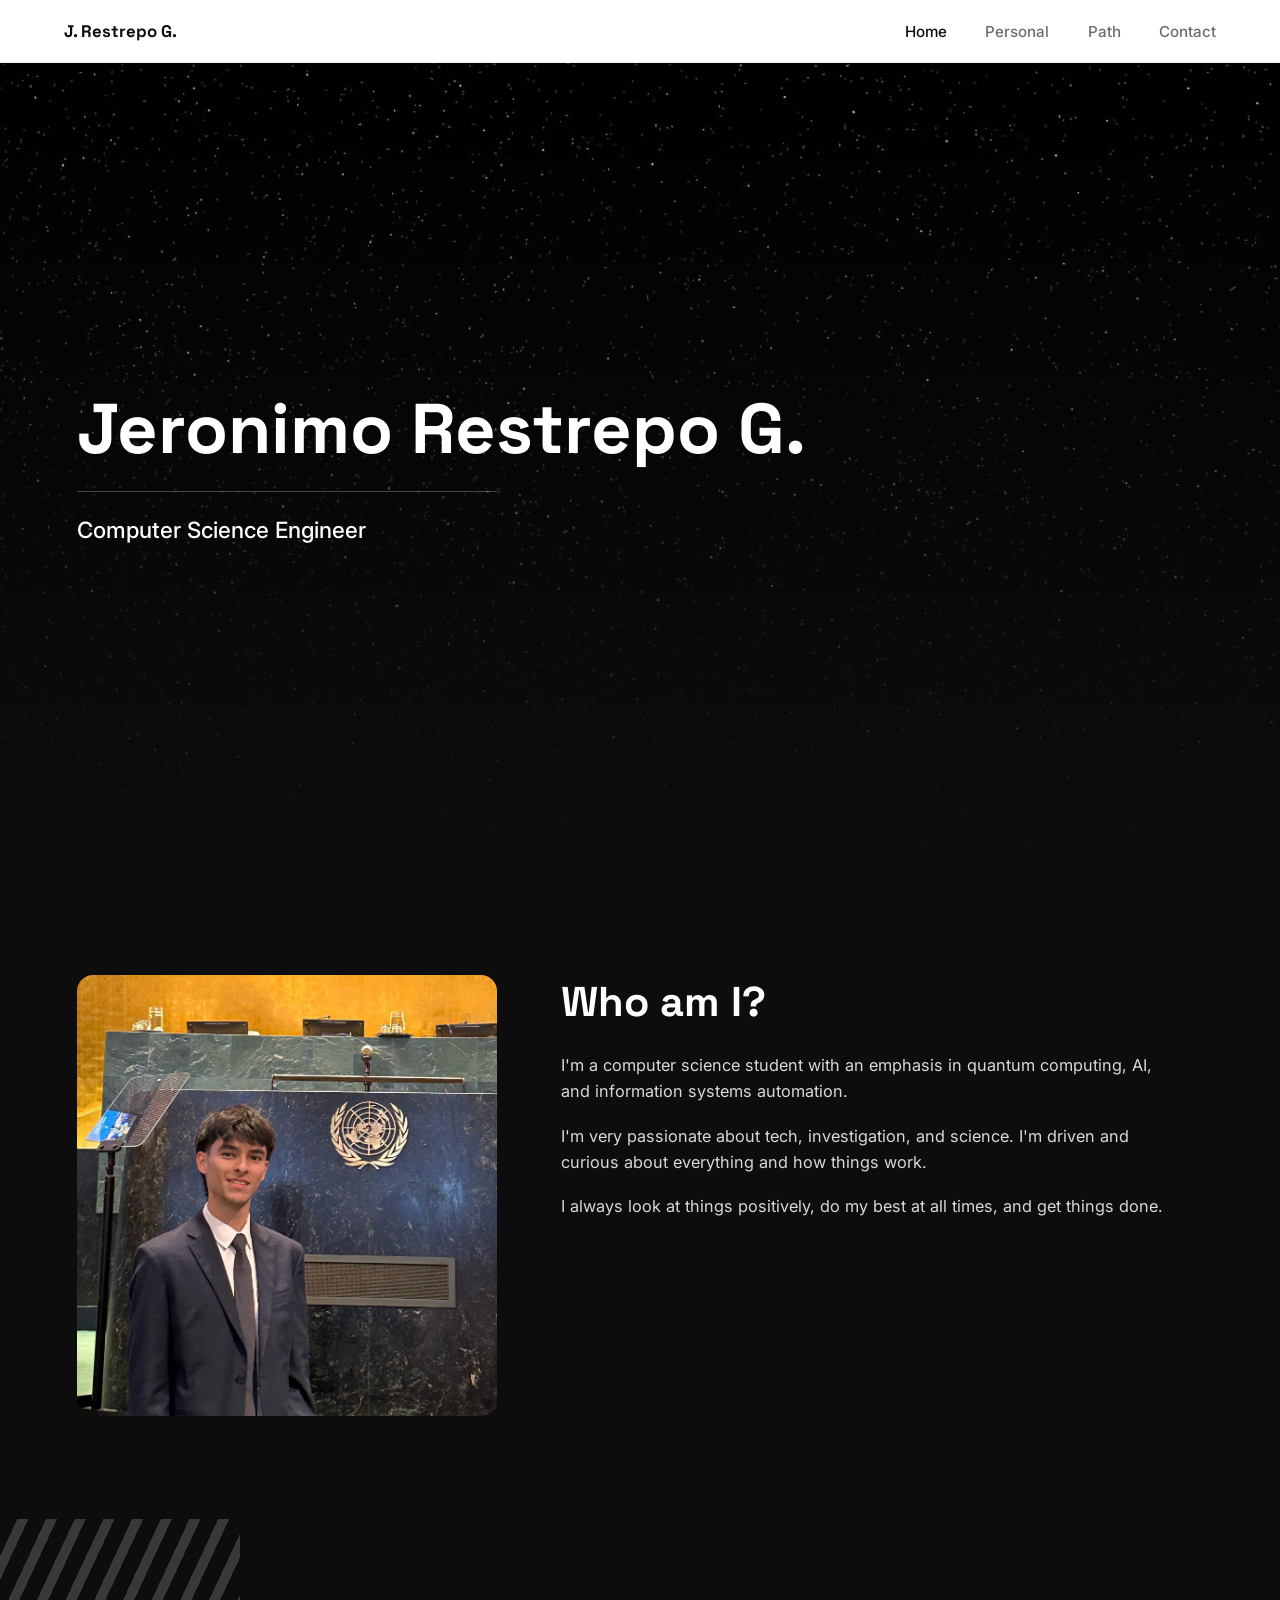
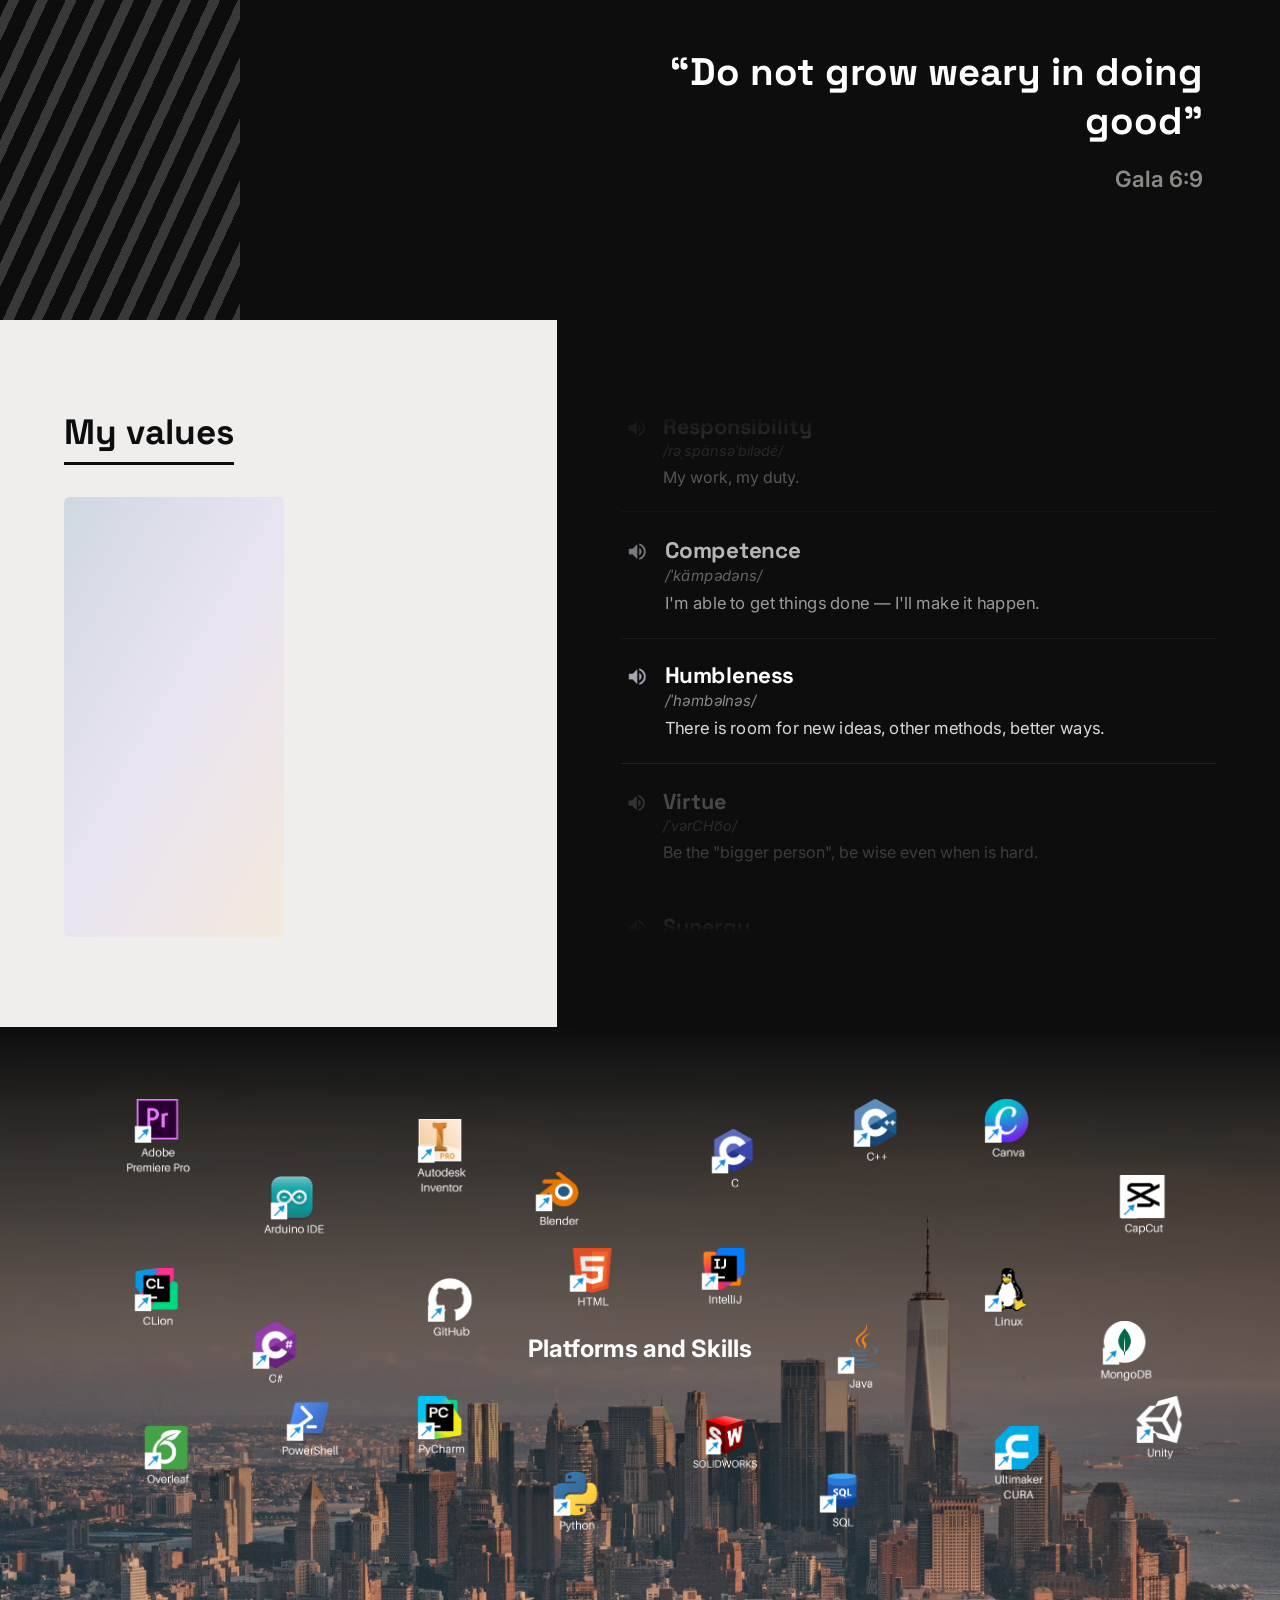
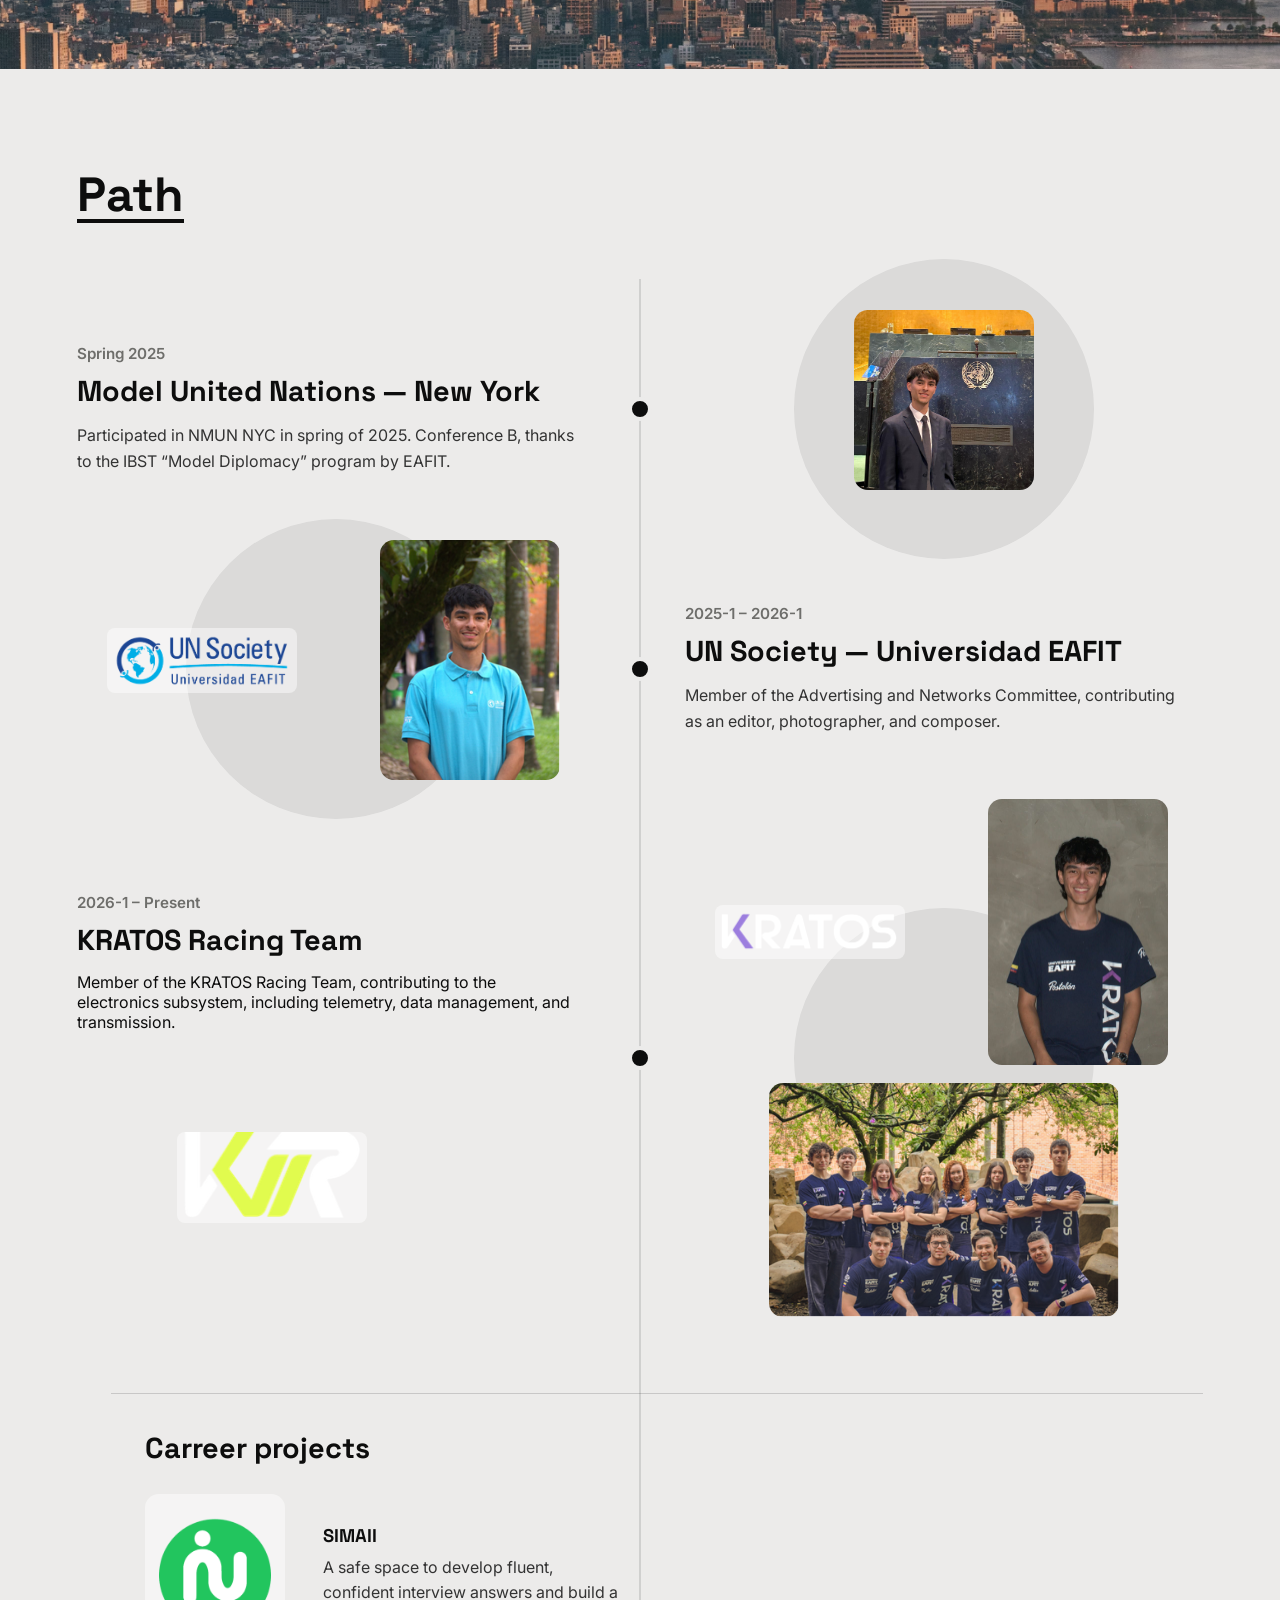
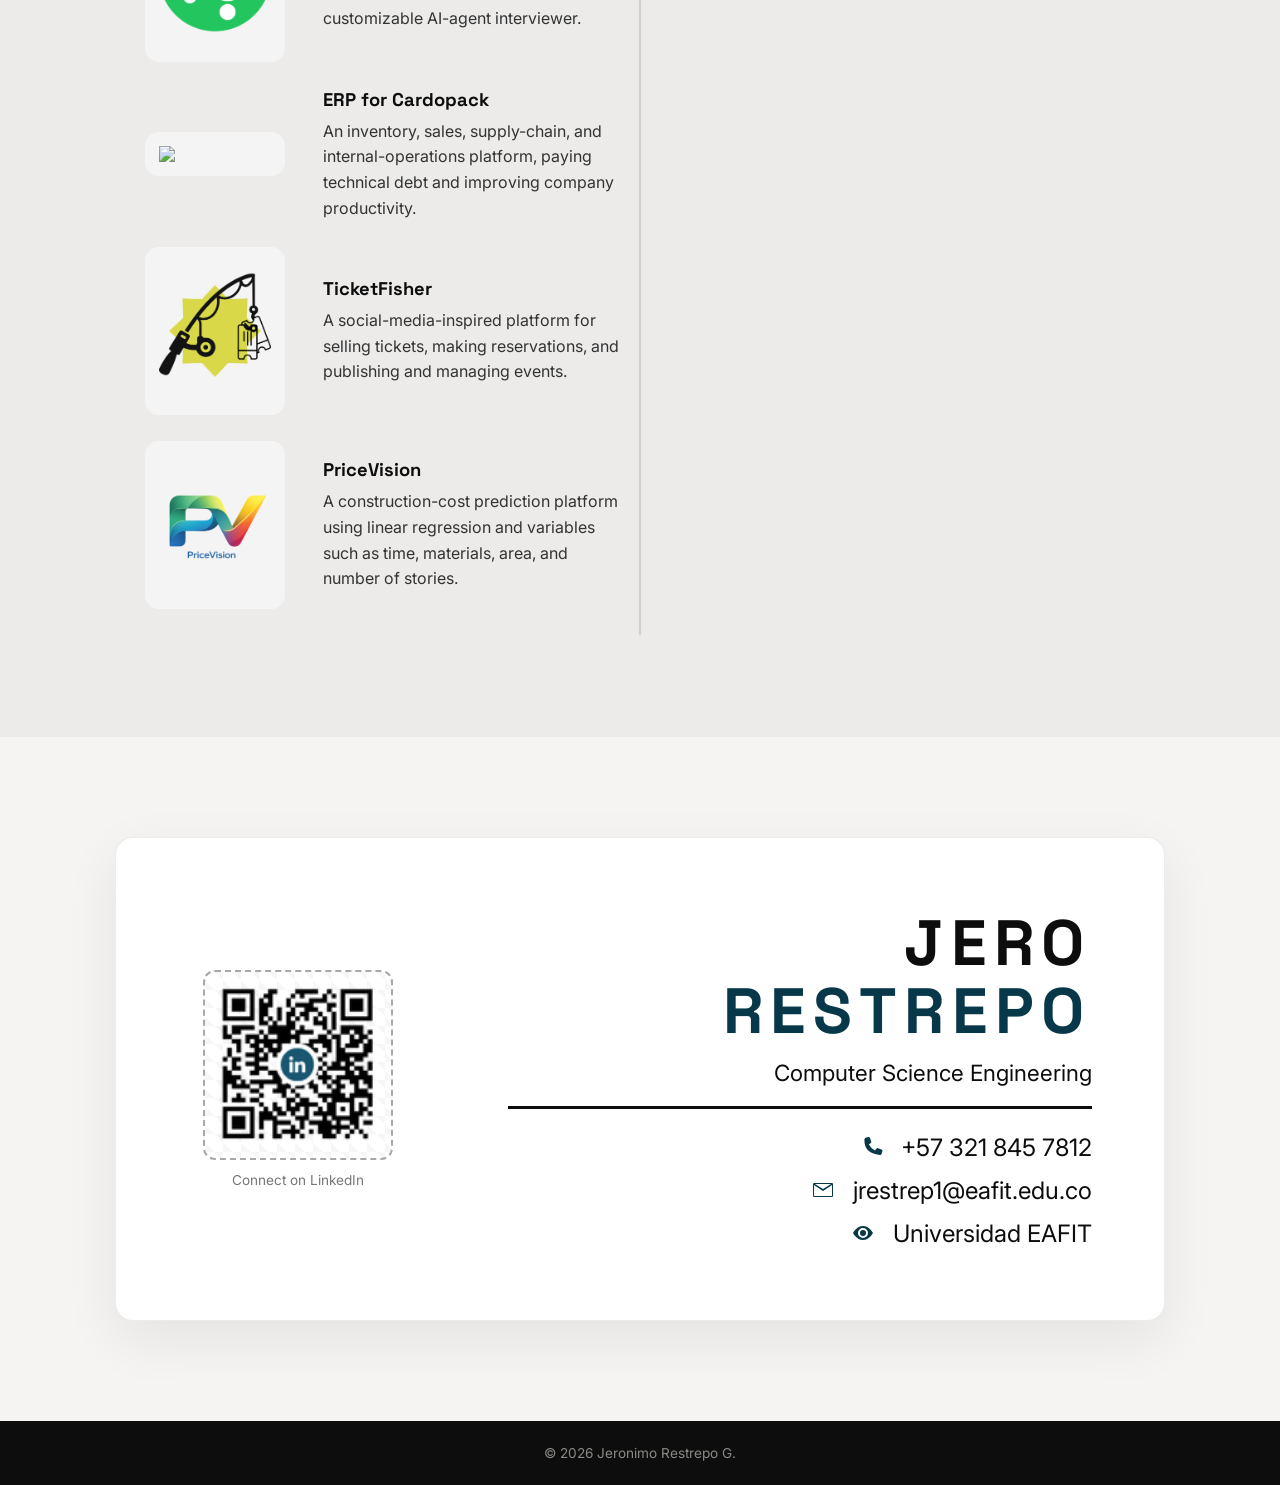
==== index.html @ 4183b981 "Update logo image source to correct filename" ====
<!DOCTYPE html>
<html lang="es">
<head>
<meta charset="UTF-8">
<meta name="viewport" content="width=device-width, initial-scale=1, viewport-fit=cover">
<title>Jeronimo Restrepo G. — Computer Science Engineer</title>
<link rel="preconnect" href="https://fonts.googleapis.com">
<link rel="preconnect" href="https://fonts.gstatic.com" crossorigin>
<link href="https://fonts.googleapis.com/css2?family=Space+Grotesk:wght@500;700&family=Inter:wght@400;500;600&display=swap" rel="stylesheet">
<link rel="stylesheet" href="style.css">
</head>


<body>

<header class="site-nav">
  <div class="brand">J. Restrepo G.</div>
  <nav class="links">
    <a href="#home" class="current">Home</a>
    <a href="#personal">Personal</a>
    <a href="#path">Path</a>
    <a href="#contact">Contact</a>
  </nav>
</header>

<!-- HOME -->
<section id="home" class="hero">
  <div class="hero-inner">
    <h1>Jeronimo Restrepo G.</h1>
    <div class="hero-rule"></div>
    <p>Computer Science Engineer</p>
  </div>
</section>

<!-- /////////////////////////////// -->
<!-- PERSONAL -->
<section id="personal" class="who">
  <div class="who-photo" role="img" aria-label="Foto de perfil Jeronimo Restrepo"></div>
  <div class="who-text">
    <h2>Who am I?</h2>
    <p>I'm a computer science student with an emphasis in quantum computing, AI, and information systems automation.</p>
    <p>I'm very passionate about tech, investigation, and science. I'm driven and curious about everything and how things work.</p>
    <p>I always look at things positively, do my best at all times, and get things done.</p>
  </div>
</section>

<section class="quote">
  <div class="quote-stripes"></div>
  <h3>&ldquo;Do not grow weary in doing good&rdquo;</h3>
  <p>Gala 6:9</p>
</section>


<section class="values">
  <div class="values-left">
    <h2>My values</h2>
    <div class="values-swatch"></div>
  </div>
  <div class="values-right">
  <div class="values-wheel">
  <div class="values-track">

    <div class="value-item">
      <div class="sound_logo"></div>
      <div class="value-copy">
        <div class="value-term">Excellence</div>
        <div class="value-phon">/ˈeksələns/</div>
        <div class="value-def">Everything made must be made the best it can be, and as good as needed.</div>
      </div>
    </div>

    <div class="value-item">
      <div class="sound_logo"></div>
      <div class="value-copy">
        <div class="value-term">Responsibility</div>
        <div class="value-phon">/rəˌspänsəˈbilədē/</div>
        <div class="value-def">My work, my duty.</div>
      </div>
    </div>

    <div class="value-item">
      <div class="sound_logo"></div>
      <div class="value-copy">
        <div class="value-term">Competence</div>
        <div class="value-phon">/ˈkämpədəns/</div>
        <div class="value-def">I'm able to get things done — I'll make it happen.</div>
      </div>
    </div>

    <div class="value-item">
      <div class="sound_logo"></div>
      <div class="value-copy">
        <div class="value-term">Humbleness</div>
        <div class="value-phon">/ˈhəmbəlnəs/</div>
        <div class="value-def">There is room for new ideas, other methods, better ways.</div>
      </div>
    </div>

    <div class="value-item">
      <div class="sound_logo"></div>
      <div class="value-copy">
        <div class="value-term">Virtue</div>
        <div class="value-phon">/ˈvərCHo͞o/</div>
        <div class="value-def">Be the "bigger person", be wise even when is hard.</div>
      </div>
    </div>

    <div class="value-item">
      <div class="sound_logo"></div>
      <div class="value-copy">
        <div class="value-term">Synergy</div>
        <div class="value-phon">/ˈsinərjē/</div>
        <div class="value-def">Do better with the same, then do more with less.</div>
      </div>
    </div>

    <div class="value-item">
      <div class="sound_logo"></div>
      <div class="value-copy">
        <div class="value-term">Respect</div>
        <div class="value-phon">rəˈspek(t)</div>
        <div class="value-def">I’m above none, I’m below none.</div>
      </div>
    </div>

    <div class="value-item">
      <div class="sound_logo"></div>
      <div class="value-copy">
        <div class="value-term">Integrity</div>
        <div class="value-phon">inˈteɡrədē</div>
        <div class="value-def">Heart at peace, mind at rest.</div>
      </div>
    </div>

  </div>
  </div>
  </div>
</section>

<!-- /////////////////////////////// -->
<!-- PLATFORMS AND SKILLS -->
<section class="platforms">
  
  <div class="skill-Overlay"><h2>Platforms and Skills</h2></div>
  <div class="skills-grid">
    <div class="skill-tile"><div class="skill-icon"><img src="items/AdobePremierePro.png" alt="Adobe Premiere Pro logo"></div></div>
    <div class="skill-tile"><div class="skill-icon"><img src="items/ArduinoIDE.png" alt="Arduino IDE logo"></div></div>
    <div class="skill-tile"><div class="skill-icon"><img src="items/AutodeskInventor.png" alt="Autodesk Inventor logo"></div></div>

    <div class="skill-tile"><div class="skill-icon"><img src="items/Blender.png" alt="Blender logo"></div></div>
    <div class="skill-tile"><div class="skill-icon"><img src="items/C.png" alt="C logo"></div></div>
    <div class="skill-tile"><div class="skill-icon"><img src="items/C++.png" alt="C++ logo"></div></div>
    
    <div class="skill-tile"><div class="skill-icon"><img src="items/Canva.png" alt="Canva logo"></div></div>
    <div class="skill-tile"><div class="skill-icon"><img src="items/CapCut.png" alt="CapCut logo"></div></div>
    <div class="skill-tile"><div class="skill-icon"><img src="items/CLion.png" alt="CLion logo"></div></div>
    
    <div class="skill-tile"><div class="skill-icon"><img src="items/CSharp.png" alt="C# logo"></div></div>
    <div class="skill-tile"><div class="skill-icon"><img src="items/GitHub.png" alt="GitHub logo"></div></div>
    
    <div class="skill-tile"><div class="skill-icon"><img src="items/HTML.png" alt="HTML logo"></div></div>
    <div class="skill-tile"><div class="skill-icon"><img src="items/IntelliJ.png" alt="IntelliJ.js logo"></div></div>
    <div class="skill-tile"><div class="skill-icon"><img src="items/Java.png" alt="Java logo"></div></div>
    
    <div class="skill-tile"><div class="skill-icon"><img src="items/Linux.png" alt="Linux logo"></div></div>
    <div class="skill-tile"><div class="skill-icon"><img src="items/MongoDB.png" alt="MongoDB logo"></div></div>
    <div class="skill-tile"><div class="skill-icon"><img src="items/Overleaf.png" alt="Overleaf logo"></div></div>

    <div class="skill-tile"><div class="skill-icon"><img src="items/PowerShell.png" alt="PowerShell logo"></div></div>
    <div class="skill-tile"><div class="skill-icon"><img src="items/PyCharm.png" alt="PyCharm logo"></div></div>
    <div class="skill-tile"><div class="skill-icon"><img src="items/Python.png" alt="Python logo"></div></div>
    
    <div class="skill-tile"><div class="skill-icon"><img src="items/SOLIDWORKS.png" alt="SOLIDWORKS logo"></div></div>
    <div class="skill-tile"><div class="skill-icon"><img src="items/SQL.png" alt="SQL logo"></div></div>
    <div class="skill-tile"><div class="skill-icon"><img src="items/UltimakerCURA.png" alt="Ultimaker Cura logo"></div></div>

    <div class="skill-tile"><div class="skill-icon"><img src="items/Unity.png" alt="Unity logo"></div></div>

  </div>
</section>


<!-- PATH -->
<section id="path" class="path-section">
  <div class="path-inner">
    <h2>Path</h2>
    <div class="path-timeline">
      <div class="path-events">
      <article class="path-entry">
        <div class="path-copy">
          <p class="path-date">Spring 2025</p>
          <h3>Model United Nations — New York</h3>
          <p>Participated in NMUN NYC in spring of 2025. Conference B, thanks to the IBST “Model Diplomacy” program by EAFIT.</p>
        </div>
        <div class="path-media path-media--single">
          <img class="path-image-placeholder path-image-placeholder--portrait" src="items/me_UN.jpg">
        </div>
      </article>

      <article class="path-entry path-entry--reverse">
        <div class="path-copy">
          <p class="path-date">2025-1 – 2026-1</p>
          <h3>UN Society — Universidad EAFIT</h3>
          <p>Member of the Advertising and Networks Committee, contributing as an editor, photographer, and composer.</p>
        </div>
        <div class="path-media">
          <!-- Replace these placeholders with the UN Society logo and your photo. -->
          <img class="path-image-placeholder path-image-placeholder--logo"  src="items/UNSOCIETY_Logo.png">
          <img class="path-image-placeholder path-image-placeholder--portrait"src="items/me_UNSOCIETY.png">
        </div>
      </article>

      <article class="path-entry">
        <div class="path-copy">
          <p class="path-date">2026-1 – Present</p>
          <h3>KRATOS Racing Team</h3>
          <p>Member of the KRATOS Racing Team, contributing to the electronics subsystem, including telemetry, data management, and transmission.</p>
          <div style="margin-top: 20%; margin-left:20%;">
            <img class="path-image-placeholder path-image-placeholder--logo" src="items/KRATOSRACINGTEAM_Logo.png">
          </div>
        </div>

        <div class="path-media">
          <!-- Replace these placeholders with KRATOS branding and team photos. -->
          <img class="path-image-placeholder path-image-placeholder--logo" src="items/Kratos_Logo.png">
          <img class="path-image-placeholder path-image-placeholder--portrait" src="items/me_Kratos.png">
          <img class="path-image-placeholder path-image-placeholder--landscape" src="items/KratosTeam.png">
        </div>
      </article>
      </div>

      <div class="path-projects">
        <h3>Carreer projects</h3>
        <article class="path-project">
          <img class="path-image-placeholder path-image-placeholder--project" src="items/SIMAII_Logo.png">
          <div>
            <h4>SIMAII</h4>
            <p>A safe space to develop fluent, confident interview answers and build a customizable AI-agent interviewer.</p>
          </div>
        </article>
        <article class="path-project">
          <img class="path-image-placeholder path-image-placeholder--project" src="items/Cardopack_Logo.png">
          <div>
            <h4>ERP for Cardopack</h4>
            <p>An inventory, sales, supply-chain, and internal-operations platform, paying technical debt and improving company productivity.</p>
          </div>
        </article>
        <article class="path-project">
          <img class="path-image-placeholder path-image-placeholder--project" src="items/TicketFisher_Logo.png">
          <div>
            <h4>TicketFisher</h4>
            <p>A social-media-inspired platform for selling tickets, making reservations, and publishing and managing events.</p>
          </div>
        </article>
        <article class="path-project">
          <img class="path-image-placeholder path-image-placeholder--project" src="items/PriceVision_Logo.png">
          <div>
            <h4>PriceVision</h4>
            <p>A construction-cost prediction platform using linear regression and variables such as time, materials, area, and number of stories.</p>
          </div>
        </article>
      </div>
    </div>
  </div>
</section>

<!-- CONTACT -->
<section id="contact" class="contact-section">
  <div class="contact-card">
    <div class="contact-qr">
      <!-- Replace this placeholder with your LinkedIn QR-code image. -->
      <img class="contact-qr-placeholder" role="img" aria-label="LinkedIn QR code placeholder" src="items/LinkedinQR.png">
      <p>Connect on LinkedIn</p>
    </div>
    <div class="contact-details">
      <p class="contact-name">Jero<br><span>Restrepo</span></p>
      <p class="contact-role">Computer Science Engineering</p>
      <div class="contact-rule"></div>
      <a href="tel:+573218457812" class="contact-line">
        <svg viewBox="0 0 24 24" aria-hidden="true"><path d="M6.6 2.8 9.4 2c.7-.2 1.4.2 1.6.9l1.2 3.5c.2.6 0 1.2-.5 1.6l-1.8 1.4a14.7 14.7 0 0 0 6.1 6.1l1.4-1.8c.4-.5 1-.7 1.6-.5l3.5 1.2c.7.2 1.1.9.9 1.6l-.8 2.8c-.2.8-1 1.3-1.8 1.2C10.1 18.8 5.2 13.9 5.4 4.6c.1-.8.5-1.6 1.2-1.8Z"/></svg>
        <span>+57 321 845 7812</span>
      </a>
      <a href="mailto:jrestrep1@eafit.edu.co" class="contact-line">
        <svg viewBox="0 0 24 24" aria-hidden="true"><path d="M3 5h18a1 1 0 0 1 1 1v12a1 1 0 0 1-1 1H3a1 1 0 0 1-1-1V6a1 1 0 0 1 1-1Zm9 8L3 7v11h18V7l-9 6Zm0-2 8-5H4l8 5Z"/></svg>
        <span>jrestrep1@eafit.edu.co</span>
      </a>
      <a href="https://www.eafit.edu.co/" class="contact-line" target="_blank" rel="noopener noreferrer">
        <svg viewBox="0 0 24 24" aria-hidden="true"><path d="M2 12s3.6-7 10-7 10 7 10 7-3.6 7-10 7S2 12 2 12Zm10 5a5 5 0 1 0 0-10 5 5 0 0 0 0 10Zm0-2a3 3 0 1 1 0-6 3 3 0 0 1 0 6Z"/></svg>
        <span>Universidad EAFIT</span>
      </a>
    </div>
  </div>
</section>

<footer class="site-footer">© 2026 Jeronimo Restrepo G.</footer>


<!-- /////////////////////////////// -->
<!-- script -->
<script>
/* Values wheel: lee los .value-item del HTML y los rota hacia arriba en bucle.
   Para agregar/quitar valores solo edita los .value-item dentro de .values-track. */
(function(){
  const track=document.querySelector('.values-track');
  if(!track) return;
  const wheel=track.parentElement;
  const INTERVAL=2800, MOVE=700;
  function setPos(shift){[...track.children].forEach((el,i)=>{el.dataset.pos=i-shift;});}
  setPos(0);
  if(window.matchMedia('(prefers-reduced-motion: reduce)').matches){wheel.classList.add('is-static');return;}
  let paused=false;
  wheel.addEventListener('mouseenter',()=>{paused=true;});
  wheel.addEventListener('mouseleave',()=>{paused=false;});
  function schedule(){setTimeout(step,INTERVAL);}
  function step(){
    if(paused||document.hidden){schedule();return;}
    const first=track.firstElementChild;
    const gap=parseFloat(getComputedStyle(track).rowGap)||0;
    setPos(1);
    track.classList.add('is-moving');
    track.style.transform='translateY('+(-(first.offsetHeight+gap))+'px)';
    setTimeout(function(){
      track.classList.remove('is-moving');
      track.style.transform='';
      track.appendChild(first);
      setPos(0);
      schedule();
    },MOVE+30);
  }
  schedule();
})();
</script>


</body>
</html>
---- style.css ----
:root{
    --ink:#0d0d0d;
    --paper:#efeeec;
    --white:#ffffff;
    --grey:#8a8a86;
    --line:rgba(255,255,255,.25);
    --font-display:'Space Grotesk', 'Inter', sans-serif;
    --font-body:'Inter', sans-serif;
  }
  *{box-sizing:border-box; margin:0; padding:0;}
  html{scroll-behavior:smooth; scroll-padding-top:80px;}
  body{
    font-family:var(--font-body);
    background:var(--paper);
    color:var(--ink);
    padding-top:env(safe-area-inset-top,0px);
    padding-bottom:env(safe-area-inset-bottom,0px);
  }
  img{max-width:100%; display:block;}

  /*/////////////////////////////////////////////
  /* ---------- NAV ---------- */
  header.site-nav{
    position:sticky; top:0; z-index:50;
    top:env(safe-area-inset-top,0px);
    background:var(--white);
    display:flex; align-items:center; justify-content:space-between;
    padding:20px clamp(20px,5vw,64px);
    border-bottom:1px solid rgba(0,0,0,.06);
  }
  .brand{font-family:var(--font-display); font-weight:700; font-size:1.05rem;}
  nav.links{display:flex; gap:clamp(16px,3vw,40px);}
  nav.links a{
    text-decoration:none; color:var(--ink); font-weight:500; font-size:.95rem;
    opacity:.6; transition:opacity .2s ease;
  }
  nav.links a:hover, nav.links a:focus-visible{opacity:1;}
  nav.links a.current{opacity:1;}
  .nav-toggle{display:none;}

  /*/////////////////////////////////////////////
  /* ---------- HOME / HERO ---------- */
  section.hero{
    min-height:min(90vh,900px);
    background-color:var(--ink);
    /* Reemplaza esta imagen de fondo por la tuya (escritorio con laptop/celular/lapicero) */
    background-image:
      linear-gradient(to bottom,
        rgba(13,13,13,0) 0%,
        rgba(13,13,13,.1) 10%,
        rgba(13,13,13,.3) 30%,
        rgba(13,13,13,.5) 50%,
        rgba(13,13,13,.8) 80%,
        var(--ink) 100%),
      url('items\\starBG.png');
    background-size:cover;
    background-position:center;
    display:flex; align-items:center;
    padding:0 clamp(20px,6vw,90px);
  }
  .hero-inner{max-width:820px; padding:60px 0;}
  .hero-inner h1{
    font-family:var(--font-display);
    color:var(--white);
    font-weight:700;
    font-size:clamp(2.4rem, 6vw, 4.4rem);
    line-height:1.05;
  }
  .hero-rule{width:min(420px,60%); height:1px; background:var(--line); margin:24px 0;}
  .hero-inner p{color:var(--white); font-size:clamp(1.1rem,2.2vw,1.4rem); font-weight:500;}


  /*/////////////////////////////////////////////
  /* ---------- PERSONAL: who am I ---------- */
  section.who{
    background:var(--ink); color:var(--white);
    padding:clamp(60px,8vw,110px) clamp(20px,6vw,90px);
    display:grid; grid-template-columns:420px 1fr; gap:clamp(30px,5vw,70px);
    align-items:start;
  }
  .who-photo{
    width:420px; aspect-ratio:1/1.05; border-radius:16px; overflow:hidden;
    background:#3a3a38;
    /* Reemplaza esta imagen por tu foto de perfil */
    background-image:url('items\\me_UN.jpg');
    background-size:cover; background-position:center;
  }
  .who-text h2{font-family:var(--font-display); font-size:clamp(1.8rem,3.5vw,2.6rem); margin-bottom:24px;}
  .who-text p{max-width:620px; line-height:1.6; color:#d8d8d5; margin-bottom:18px; font-size:1.02rem;}


  /*/////////////////////////////////////////////
  /* ---------- QUOTE ---------- */
  section.quote{
    position:relative; overflow:hidden;
    background:var(--ink); color:var(--white);
    padding:clamp(80px,10vw,140px) clamp(20px,6vw,90px);
    display:flex; flex-direction:column; align-items:flex-end; gap:20px; text-align:right;
  }
  .quote-stripes{
    position:absolute; left:-40px; top:0; bottom:0; width:280px;
    background:repeating-linear-gradient(115deg,
      rgba(255,255,255,.18) 0px, rgba(255,255,255,.18) 10px,
      transparent 10px, transparent 26px);
    pointer-events:none;
  }
  .quote h3{font-family:var(--font-display); font-weight:700; font-size:clamp(1.6rem,3.5vw,2.4rem); max-width:640px;}
  .quote p{color:var(--grey); font-weight:600; font-size:clamp(1.1rem,2.2vw,1.4rem);}


  /*/////////////////////////////////////////////
  /* ---------- VALUES ---------- */
  
    section.values{
    display:grid; grid-template-columns:1fr 1.3fr;
  }
  .values-left{
    background:var(--paper); padding:clamp(50px,7vw,90px) clamp(24px,5vw,64px);
  }
  .values-left h2{
    font-family:var(--font-display); font-size:clamp(1.6rem,3vw,2.2rem);
    display:inline-block; border-bottom:3px solid var(--ink); padding-bottom:8px; margin-bottom:32px;
  }
  .values-swatch{
    width:100%; max-width:220px; aspect-ratio:2.5/5; border-radius:6px;
    background:linear-gradient(120deg,#cfd8e0,#e9e4f2,#f4e9dc);
    /* Espacio opcional para una textura/imagen decorativa */
  }
  .values-right{
    background:var(--ink); color:var(--white);
    padding:clamp(50px,7vw,90px) clamp(24px,5vw,64px);
    display:flex; align-items:center;
  }
  .values-wheel{
    width:100%; height:clamp(380px,62vh,520px); overflow:hidden;
    -webkit-mask-image:linear-gradient(to bottom, transparent 0, #000 16%, #000 84%, transparent 100%);
            mask-image:linear-gradient(to bottom, transparent 0, #000 16%, #000 84%, transparent 100%);
  }
  .values-track{display:flex; flex-direction:column; gap:26px; will-change:transform;}
  .values-track.is-moving{transition:transform .7s cubic-bezier(.65,0,.35,1);}
  /*.value-item{}*/
  .value-item{
    display:flex; align-items:flex-start; gap:12px;
    border-bottom:1px solid rgba(255,255,255,.08); padding-bottom:22px;
    opacity:.25; transform-origin:left center;
    transition:opacity .7s ease, transform .7s ease;
  }
  .sound_logo{
    flex:0 0 30px; width:30px; height:30px;
    background-image:url('items\\sound_logo.png');
    background-size:contain; background-repeat:no-repeat; background-position:center;
  }
  .value-copy{min-width:0; flex:1;}
  .value-item[data-pos="0"]{opacity:.45;}
  .value-item[data-pos="1"]{opacity:.7; transform:scale(1.04);}
  .value-item[data-pos="2"]{opacity:1; transform:scale(1.04);}
  .value-item[data-pos="4"]{opacity:.7;}
  .value-item[data-pos="5"]{opacity:.45;}
  .values-wheel.is-static{height:auto; -webkit-mask-image:none; mask-image:none;}
  .values-wheel.is-static .value-item{opacity:1; transform:none;}
  .value-term{font-family:var(--font-display); font-weight:700; font-size:1.35rem; margin-bottom:2px;}
  .value-phon{color:var(--grey); font-size:.9rem; margin-bottom:6px; font-style:italic;}
  .value-def{color:#d8d8d5; line-height:1.5;}


  /*/////////////////////////////////////////////
  /* ---------- PLATFORMS & SKILLS ---------- */
  section.platforms{
    position:relative; background:var(--ink); color:var(--white);
    padding:clamp(70px,9vw,120px) clamp(20px,6vw,90px);
    /* Reemplaza esta imagen por un fondo de tu elección (p.ej. skyline) */
    background-image: Linear-gradient(to bottom, rgba(13,13,13,1) 0%, rgba(13,13,13,0.5) 50%, rgba(13,13,13,0) 100%), url('items\\NYSilohuette.png');
    background-size:cover; background-position:center;
  }
  .platforms h2{
    position: absolute;
    top: 50%;
    left: 50%;
    transform: translate(-50%, -50%);
    margin: 0;
    z-index: 1;
  }
  .skills-grid{
    display:grid; grid-template-columns:repeat(auto-fill,minmax(96px,1fr)); gap:clamp(18px,3vw,34px);
    max-width:1100px; margin:0 auto;
  }
  
  .skill-tile{display:flex; flex-direction:column; align-items:center; gap:10px; text-align:center;}

  .skill-tile:nth-child(6n + 1) { transform: translate(20px, -50px); }
  .skill-tile:nth-child(6n + 2) { transform: translate(14px, 26px); }
  .skill-tile:nth-child(6n + 3) { transform: translate(20px, -30px); }
  .skill-tile:nth-child(6n + 4) { transform: translate(-4px, 23px); }
  .skill-tile:nth-child(6n + 5) { transform: translate(30px, -20px); }
  .skill-tile:nth-child(6n)     { transform: translate(30px, -50px); }

  .skill-Overlay{display:flex; align-items:center;width:100%;
    transition:transform .3s ease;
  }

  .skill-icon img{
    width:85%;
    height:85%;
    object-fit:contain;
  }


  /*/////////////////////////////////////////////
  /* ---------- PATH ---------- */
  .path-section{background:#ecebea; padding:clamp(64px,8vw,110px) clamp(24px,6vw,90px);}
  .path-inner{max-width:1200px; margin:0 auto;}
  .path-inner > h2{
    display:inline-block; font-family:var(--font-display); font-size:clamp(2.2rem,5vw,3rem);
    line-height:1; border-bottom:4px solid var(--ink); margin-bottom:56px;
  }
  .path-timeline{position:relative; display:grid; gap:58px;}
  .path-timeline::before{
    content:""; position:absolute; left:50%; top:0; bottom:0; width:2px;
    background:rgba(13,13,13,.12); transform:translateX(-1px);
  }
  .path-entry{
    position:relative; display:grid; grid-template-columns:1fr 1fr; align-items:center;
    gap:clamp(32px,7vw,90px); min-height:260px;
  }
  .path-entry::before{
    content:""; position:absolute; left:50%; top:50%; width:16px; height:16px;
    border:4px solid #ecebea; border-radius:50%; background:var(--ink);
    transform:translate(-50%,-50%); z-index:1;
  }
  .path-entry--reverse .path-copy{order:2;}
  .path-entry--reverse .path-media{order:1;}
  .path-copy{max-width:500px;}
  .path-date{color:#6e6e6b; font-size:.95rem; font-weight:600; margin-bottom:10px;}
  .path-copy h3,.path-projects > h3{
    font-family:var(--font-display); font-size:clamp(1.35rem,2.5vw,1.8rem); margin-bottom:14px;
  }
  .path-copy > p:last-child,.path-project p{color:#333; line-height:1.6;}
  .path-media{
    min-height:240px; display:grid; grid-template-columns:1fr 1fr; grid-template-rows:auto auto;
    align-items:center; justify-items:center; gap:18px; position:relative;
  }
  .path-media::before{
    content:""; position:absolute; width:min(75%,300px); aspect-ratio:1;
    border-radius:50%; background:rgba(13,13,13,.08); z-index:0;
  }


  .path-image-placeholder{
    display:flex; align-items:center; justify-content:center; border-radius:14px;
    background:rgba(255,255,255,.45); color:#6e6e6b; text-align:center;
    font-size:.85rem; font-weight:600; position:relative; z-index:1;
  }
  .path-image-placeholder--portrait{width:min(100%,180px); margin-top: auto;}
  .path-image-placeholder--logo{width:min(100%,190px); border-radius:8px;}
  .path-image-placeholder--landscape{width:min(100%,350px); grid-column:1 / -1;}
  .path-media--single{grid-template-columns:1fr;}
  .path-projects{
    position:relative; z-index:1; margin:18px 0 0 34px; padding:36px 0 0 34px;
    border-top:1px solid rgba(13,13,13,.16);
  }
  .path-projects > h3{margin-bottom:28px;}
  .path-project{
    display:grid; grid-template-columns:150px minmax(0,1fr); align-items:center;
    gap:28px; max-width:780px; margin-bottom:26px;
  }
  .path-image-placeholder--project{width:140px; padding:14px;}
  .path-project h4{font-family:var(--font-display); font-size:1.15rem; margin-bottom:8px;}
  .path-project p{width:50%}

/*/////////////////////////////////////////////
  /* ---------- CONTACT ---------- */
  .contact-section{background:#f5f4f3; padding:clamp(52px,8vw,100px) clamp(24px,6vw,90px);}
  .contact-card{
    max-width:1050px; margin:0 auto; display:grid; grid-template-columns:220px minmax(0,1fr);
    align-items:center; gap:clamp(36px,8vw,100px); padding:clamp(28px,6vw,72px);
    background:var(--white); border:1px solid rgba(13,13,13,.08); border-radius:18px;
    box-shadow:0 18px 55px rgba(13,13,13,.07);
  }
  .contact-qr{text-align:center;}
  .contact-qr-placeholder{
    width:min(100%,190px); margin:0 auto 12px; display:flex;
    align-items:center; justify-content:center; padding:14px; border:2px dashed #a8a8a5;
    border-radius:12px; color:#777; font-size:.85rem; font-weight:600; text-align:center;
    background:linear-gradient(45deg,rgba(13,13,13,.035) 25%,transparent 25%,transparent 75%,rgba(13,13,13,.035) 75%);
    background-size:18px 18px;
  }
  .contact-qr p{color:#777; font-size:.85rem;}
  .contact-name{
    font-family:var(--font-display); font-size:clamp(2.5rem,6vw,4rem); font-weight:700;
    letter-spacing:.12em; line-height:1.05; text-transform:uppercase; text-align:right;
  }
  .contact-name span{color:#07384a;}
  .contact-role{margin-top:14px; font-size:clamp(1.05rem,2.2vw,1.4rem); text-align:right;}
  .contact-rule{height:3px; background:var(--ink); margin:20px 0 24px;}
  .contact-line{
    display:flex; align-items:center; justify-content:flex-end; gap:18px; margin-top:14px;
    color:var(--ink); font-size:clamp(1rem,2.5vw,1.5rem); text-decoration:none;
  }
  .contact-line:hover span{text-decoration:underline; text-underline-offset:4px;}
  .contact-line svg{width:24px; height:24px; flex:0 0 24px; fill:#07384a;}
  .site-footer{background:var(--ink); color:var(--grey); text-align:center; padding:24px 20px; font-size:.85rem;}

  @media (max-width:760px){
    nav.links{display:none;}
    section.who{grid-template-columns:1fr;}
    .who-photo{width:180px;}
    section.values{grid-template-columns:1fr;}
    .quote{align-items:flex-start; text-align:left;}
    .path-timeline{gap:42px;}
    .path-timeline::before{left:7px;}
    .path-entry{grid-template-columns:1fr; gap:20px; padding-left:32px;}
    .path-entry::before{left:7px; top:12px; transform:translateX(-50%);}
    .path-entry--reverse .path-copy,.path-entry--reverse .path-media{order:initial;}
    .path-media{min-height:190px; justify-items:start;}
    .path-projects{margin-left:32px; padding-left:20px;}
    .path-project{grid-template-columns:100px minmax(0,1fr); gap:18px;}
    .path-image-placeholder--project{width:100px;}
    .contact-card{grid-template-columns:1fr; gap:34px;}
    .contact-qr-placeholder{width:150px;}
    .contact-details{width:100%;}
    .contact-line{gap:12px; font-size:clamp(.9rem,4vw,1.2rem);}
  }
  @media (max-width:420px){
    .path-project{grid-template-columns:1fr;}
    .path-image-placeholder--project{width:90px;}
    .contact-card{padding:26px 20px;}
    .contact-line svg{width:20px; height:20px; flex-basis:20px;}
  }

  @media (prefers-reduced-motion: reduce){
    html{scroll-behavior:auto;}
  }
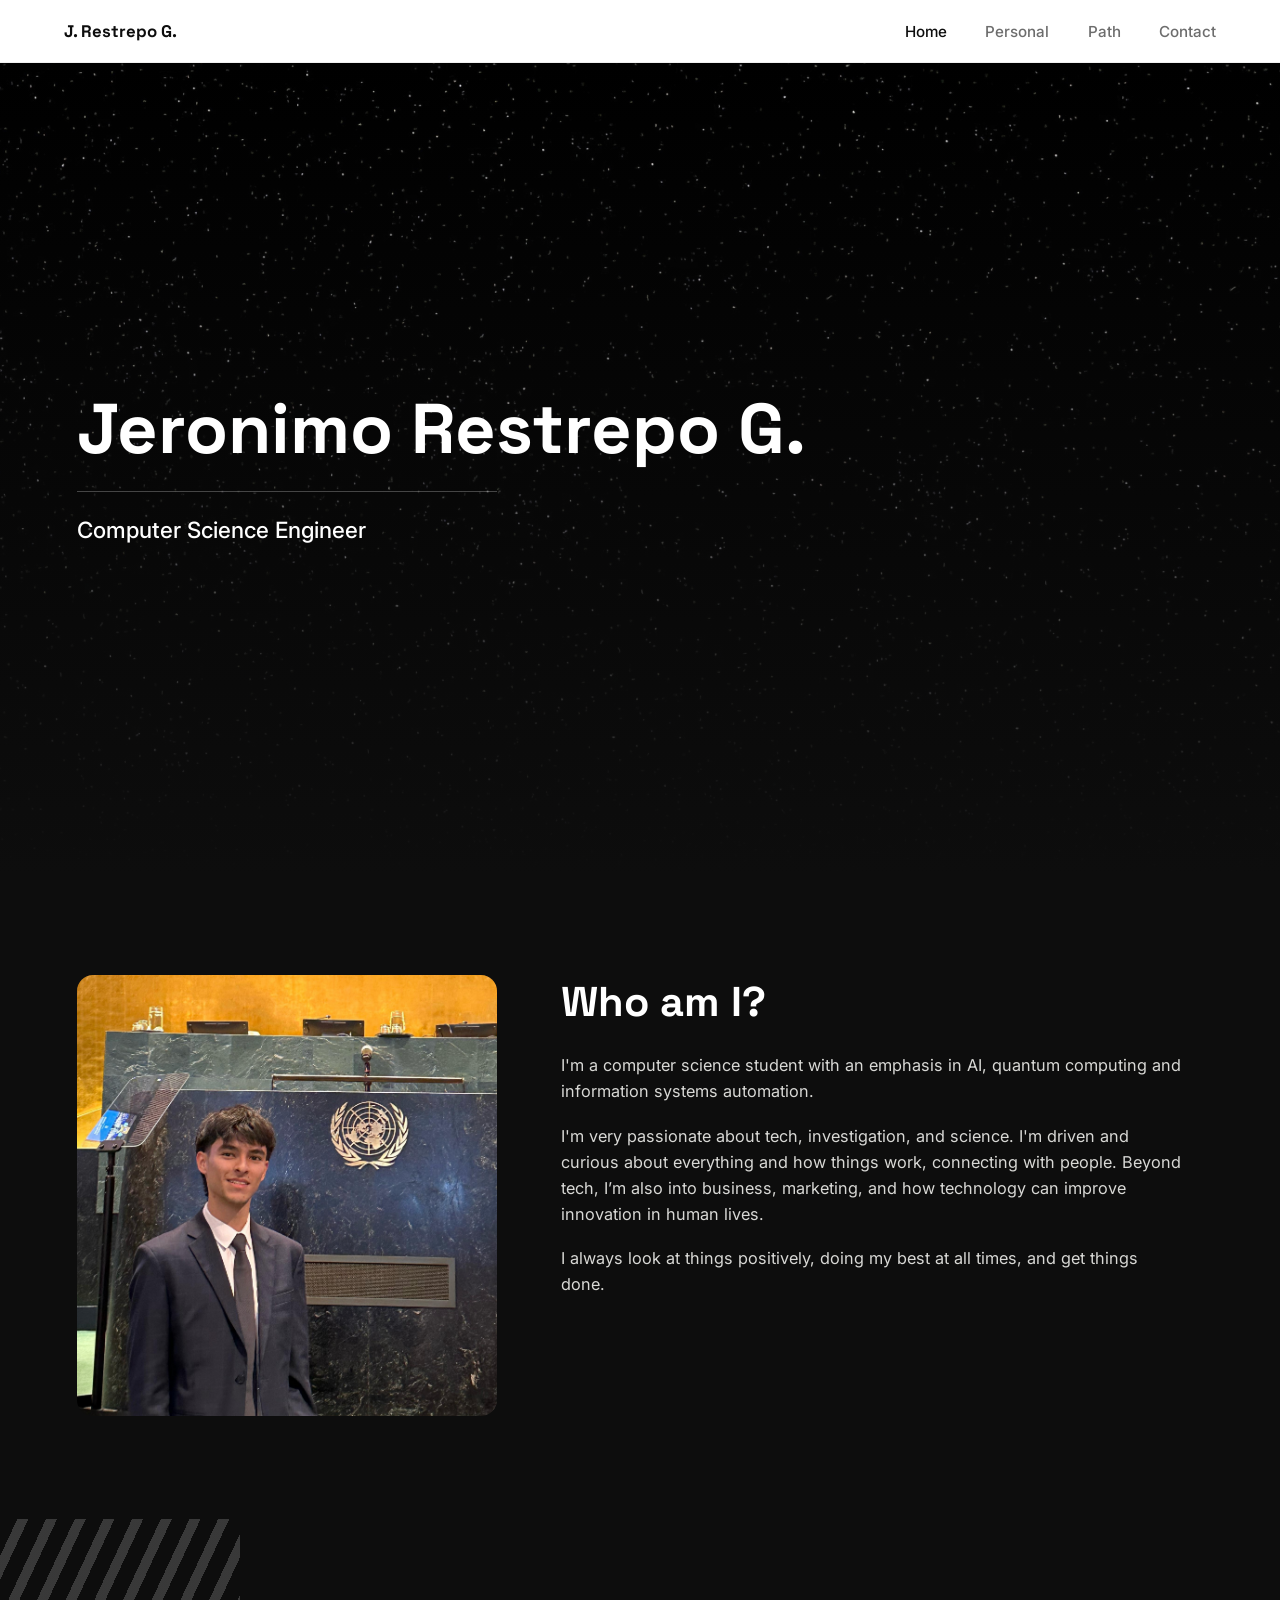
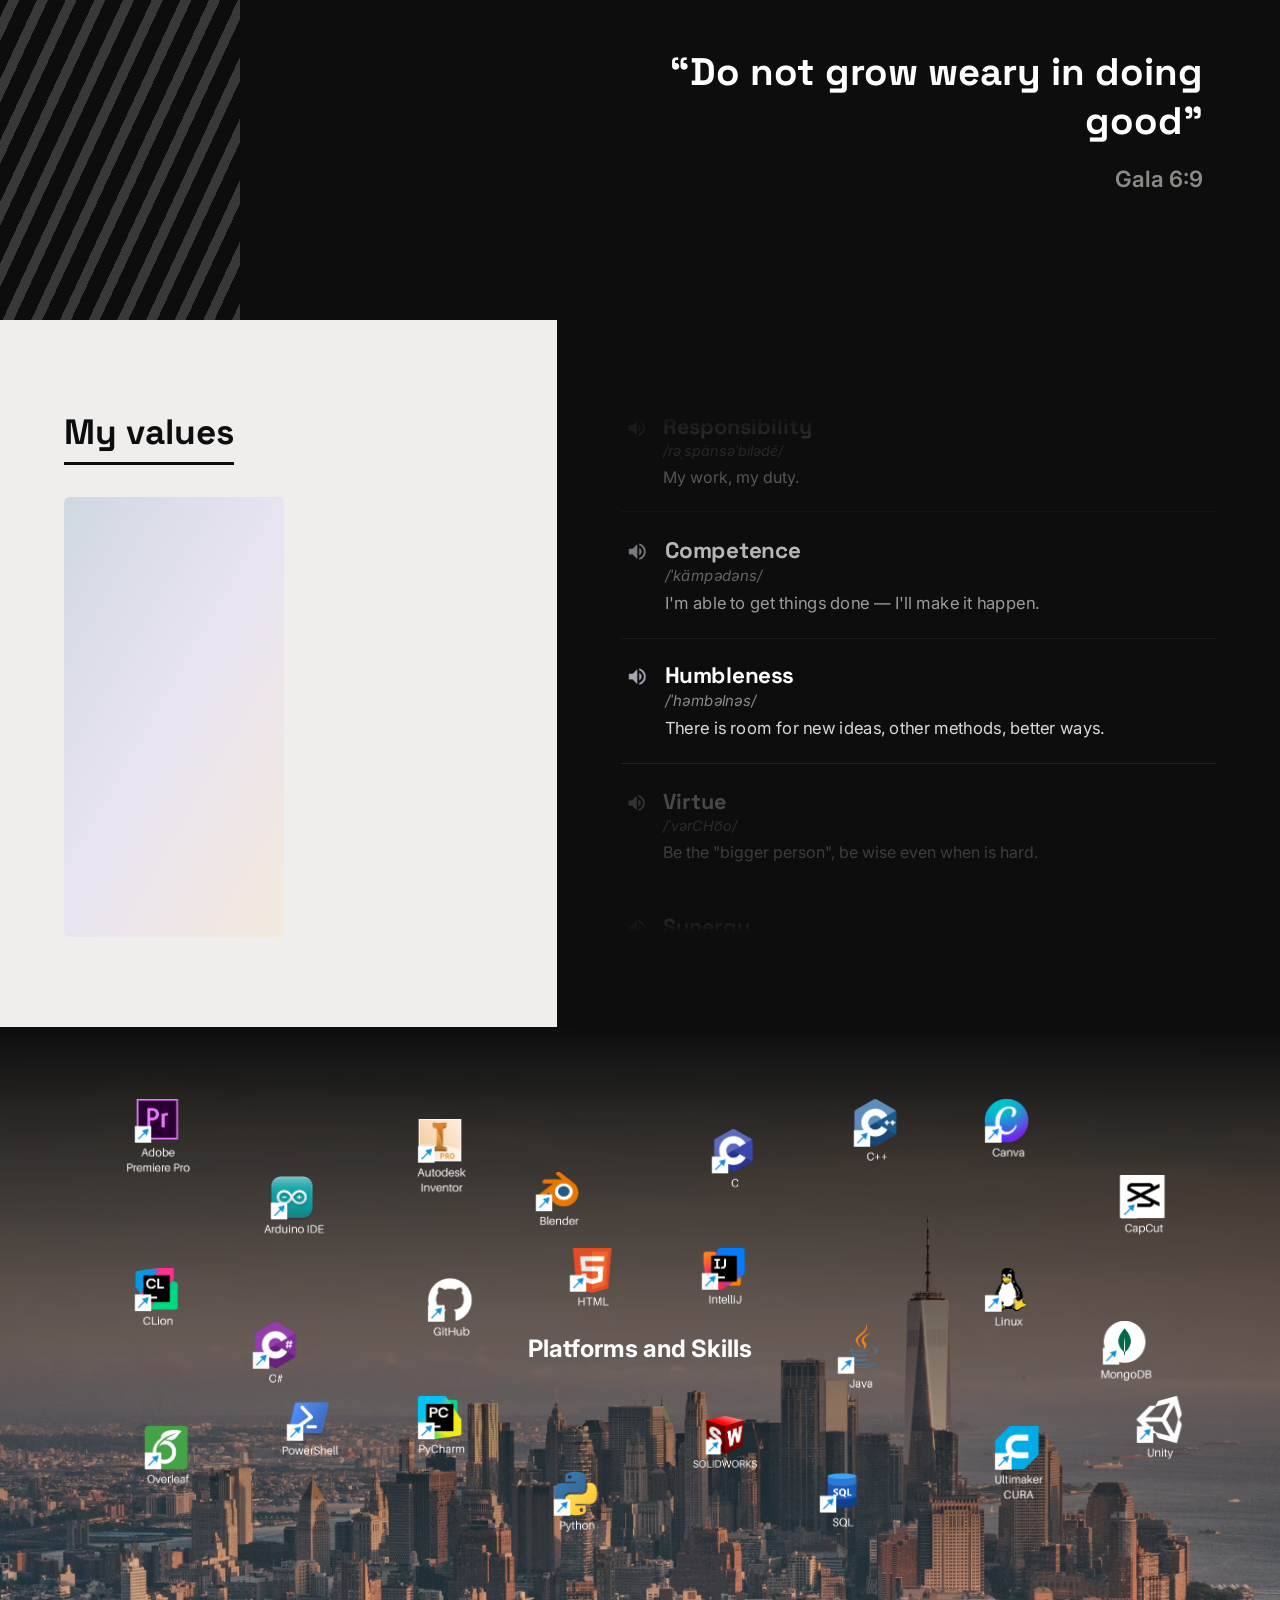
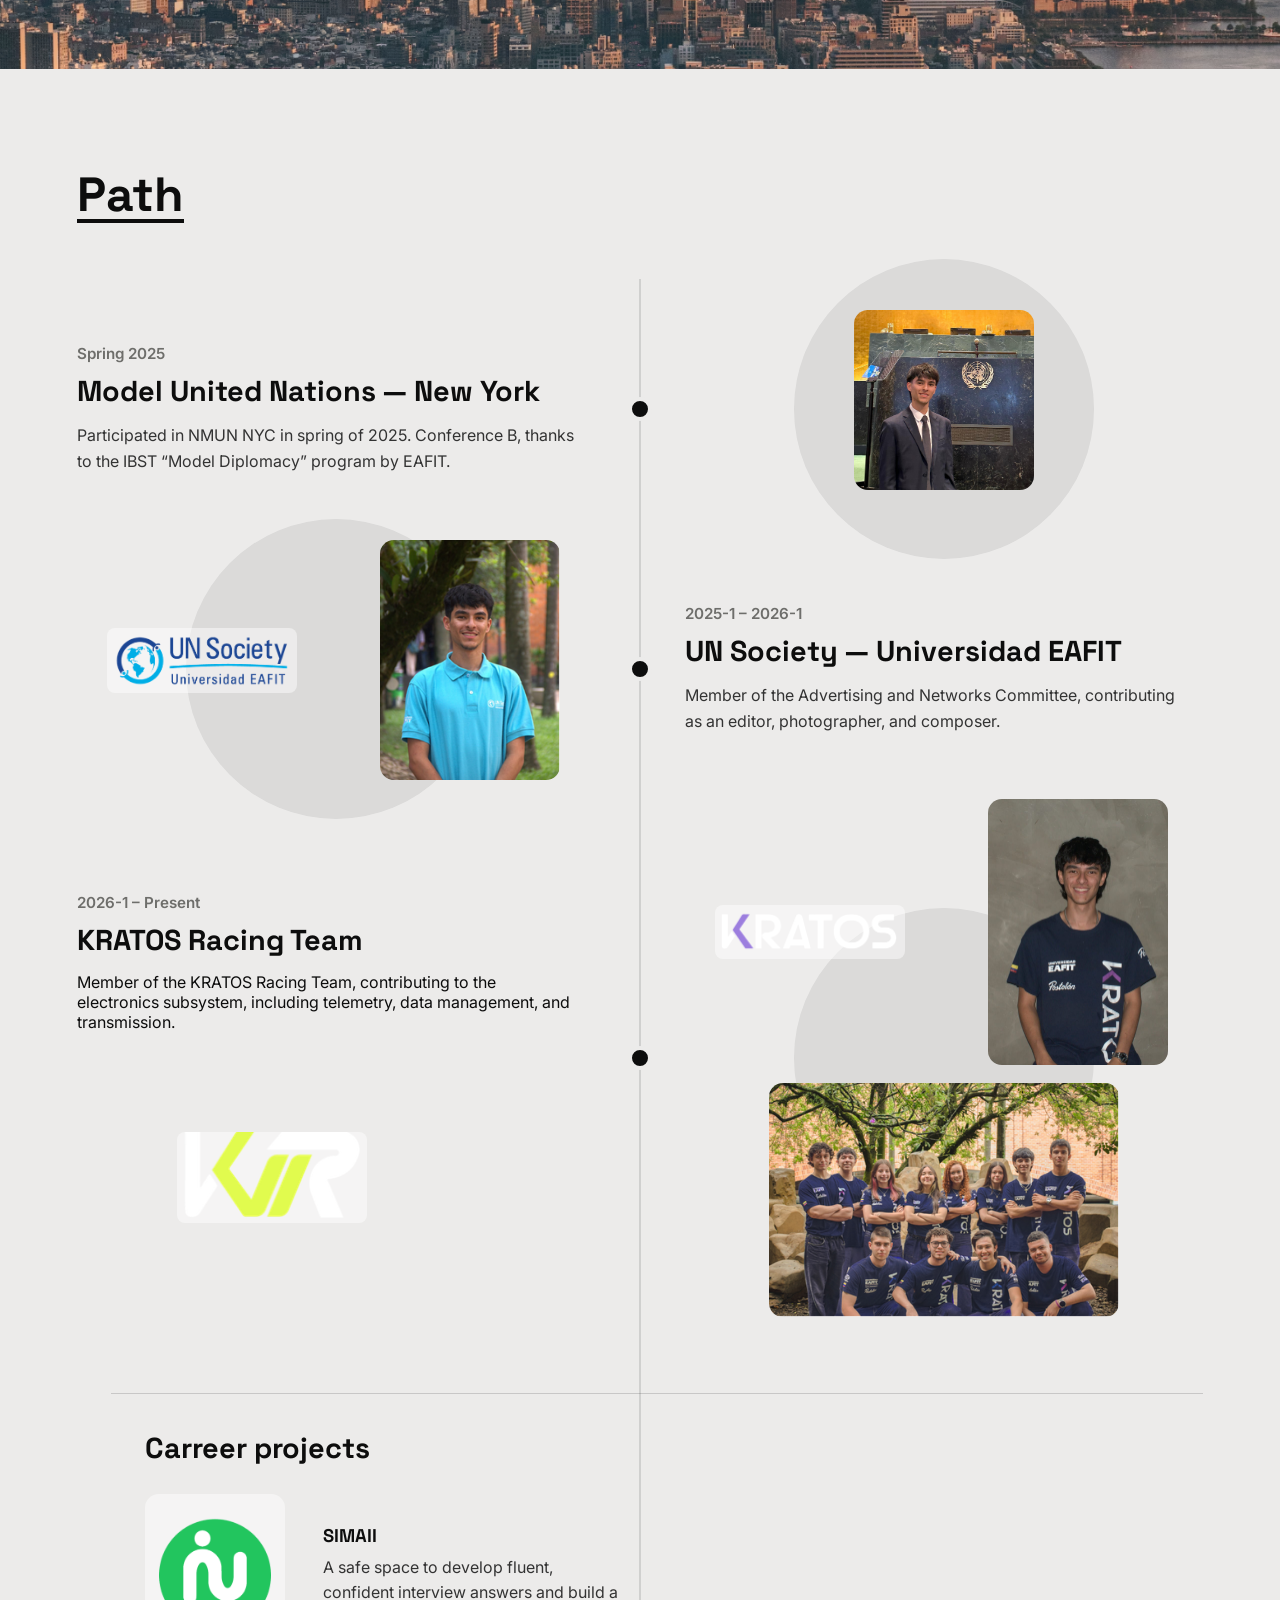
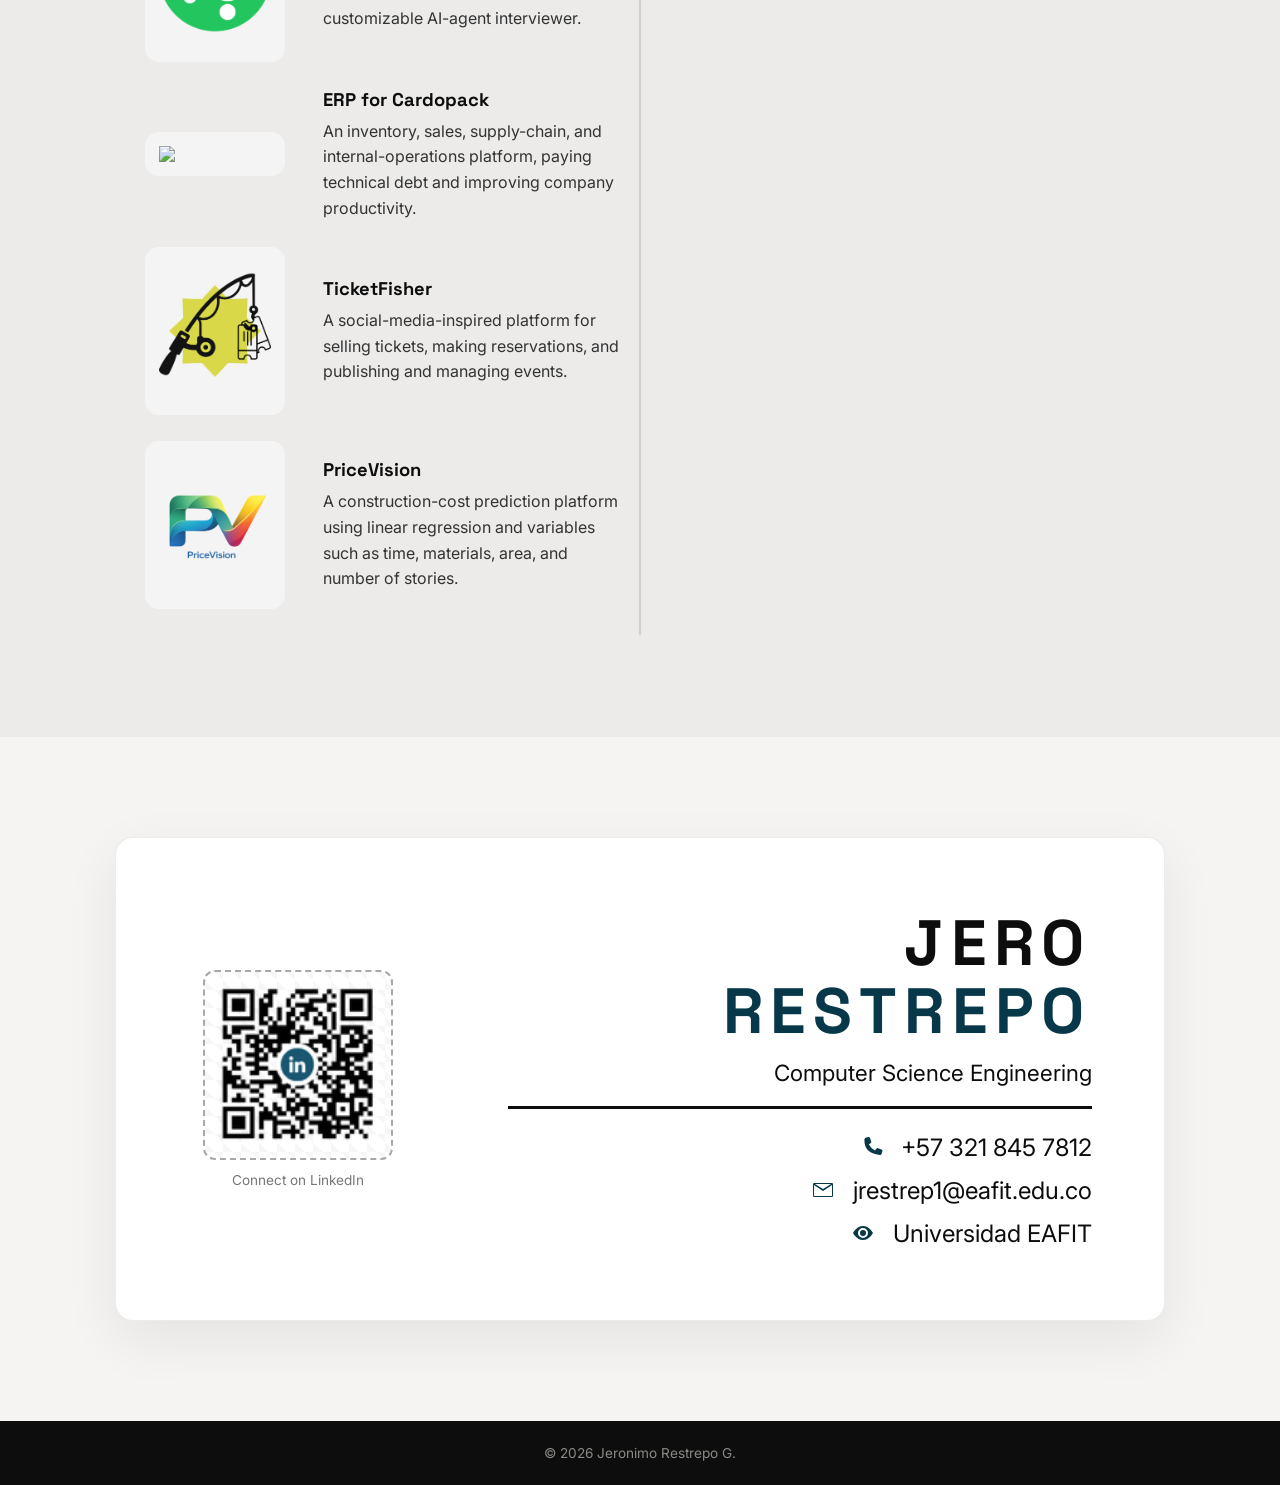
==== commit 6b289d91: "Revise personal description in index.html Updated personal description to include business interests" ====
--- a/index.html
+++ b/index.html
@@ -38,9 +38,9 @@
   <div class="who-photo" role="img" aria-label="Foto de perfil Jeronimo Restrepo"></div>
   <div class="who-text">
     <h2>Who am I?</h2>
-    <p>I'm a computer science student with an emphasis in quantum computing, AI, and information systems automation.</p>
-    <p>I'm very passionate about tech, investigation, and science. I'm driven and curious about everything and how things work.</p>
-    <p>I always look at things positively, do my best at all times, and get things done.</p>
+    <p>I'm a computer science student with an emphasis in AI, quantum computing and information systems automation.</p>
+    <p>I'm very passionate about tech, investigation, and science. I'm driven and curious about everything and how things work, connecting with people. Beyond tech, I’m also into business, marketing, and how technology can improve innovation in human lives.</p>
+    <p>I always look at things positively, doing my best at all times, and get things done.</p>
   </div>
 </section>
 
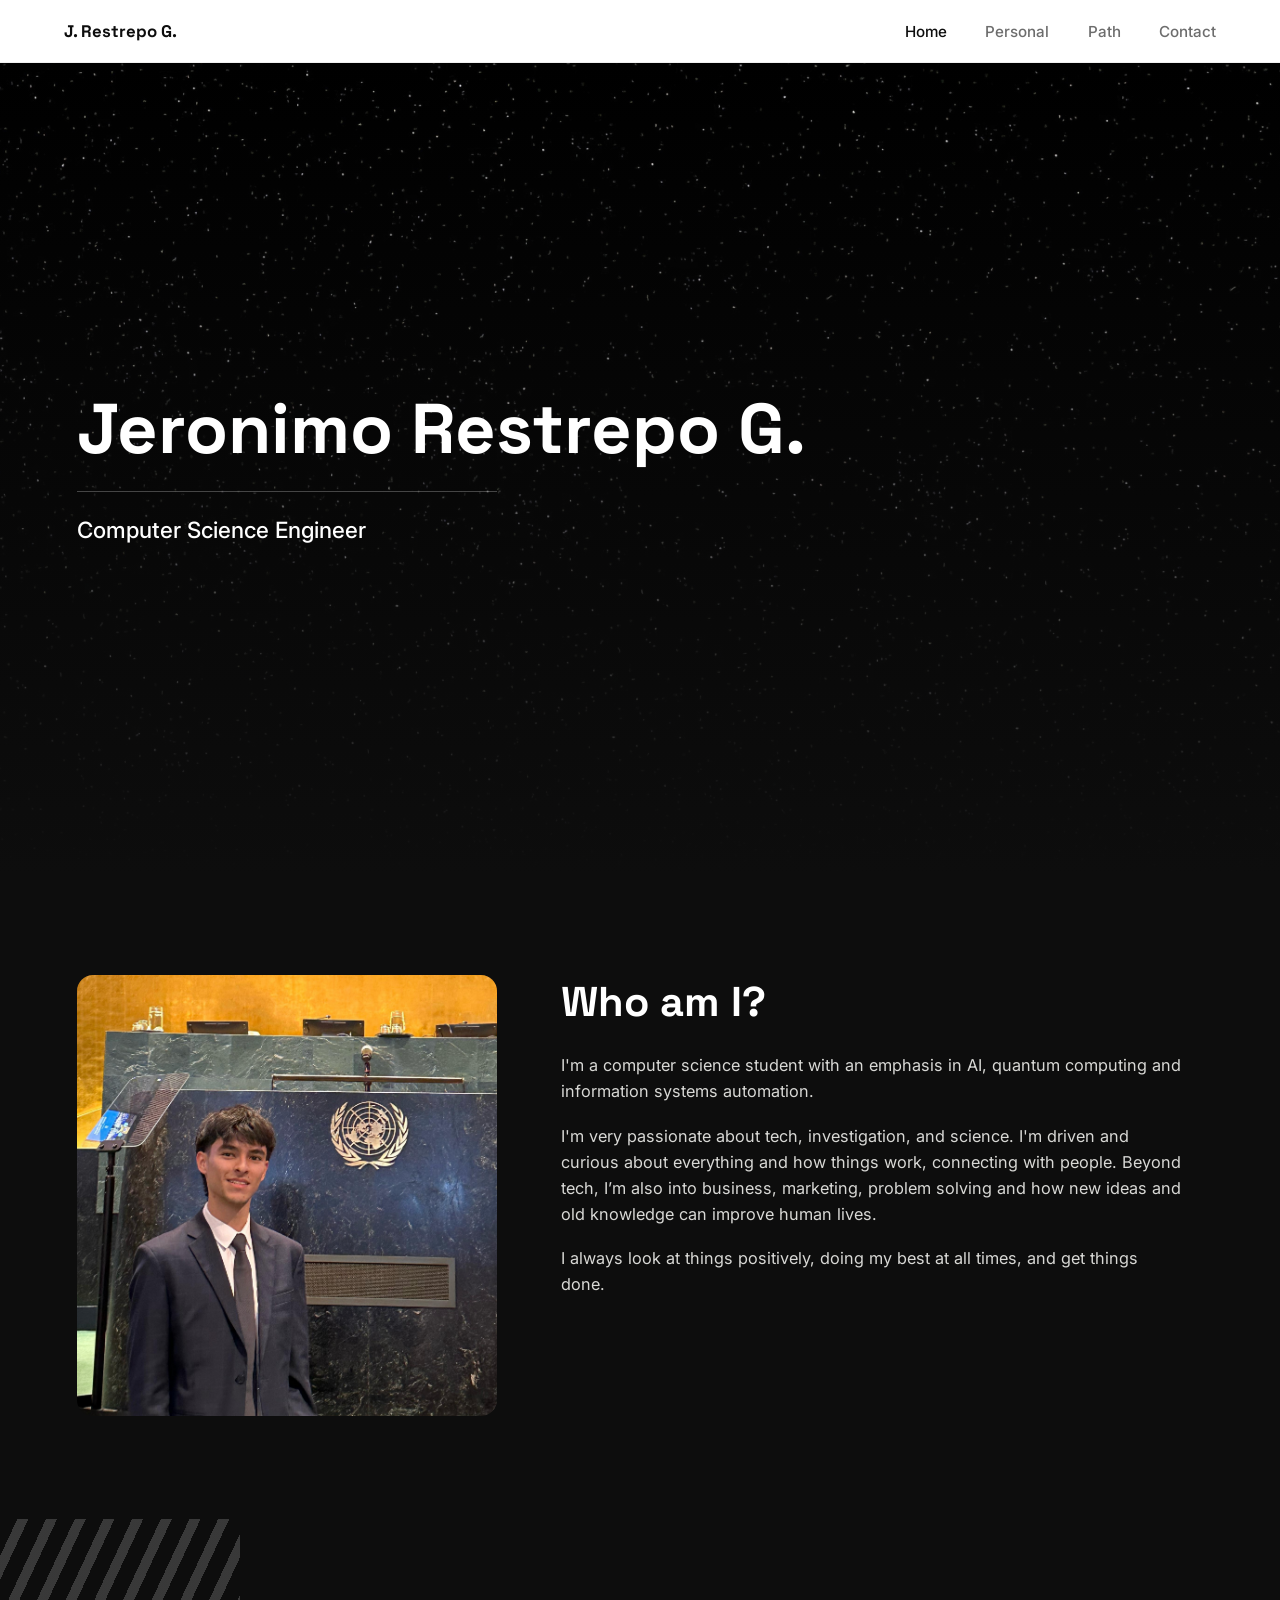
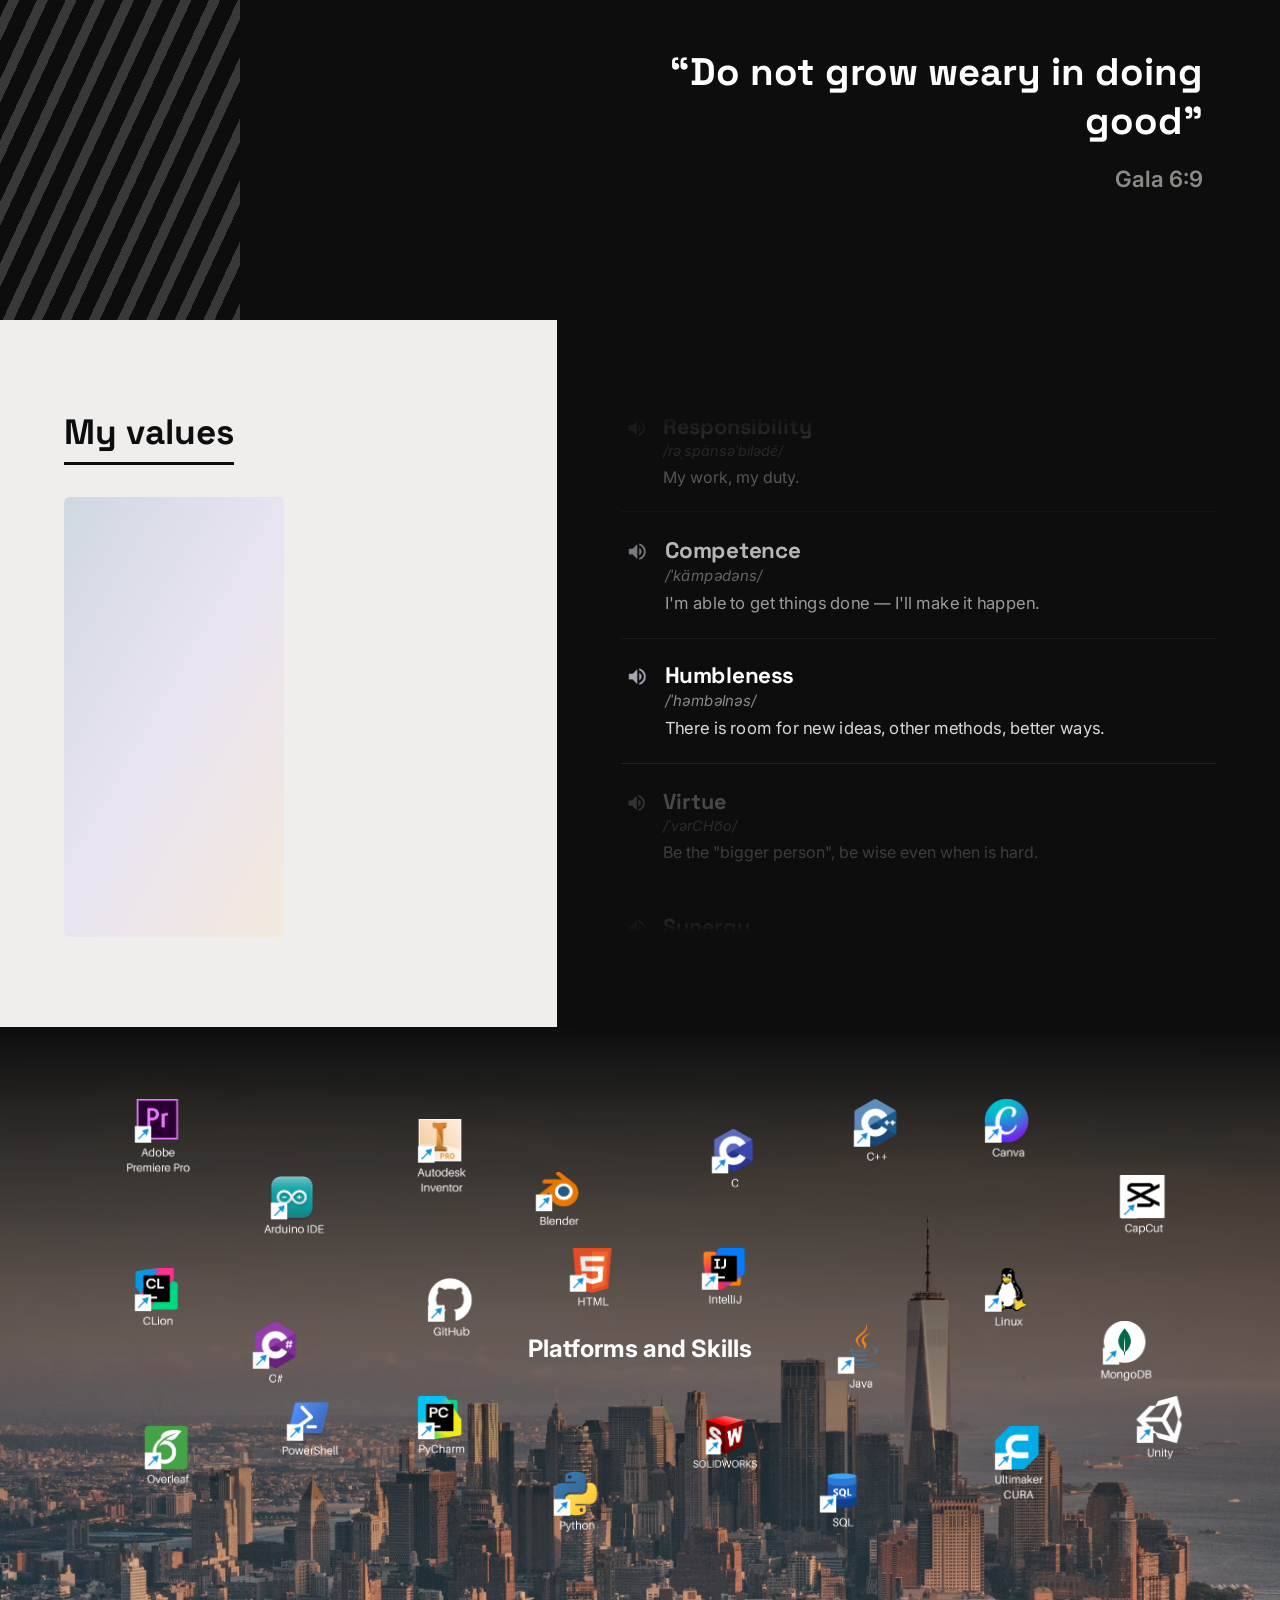
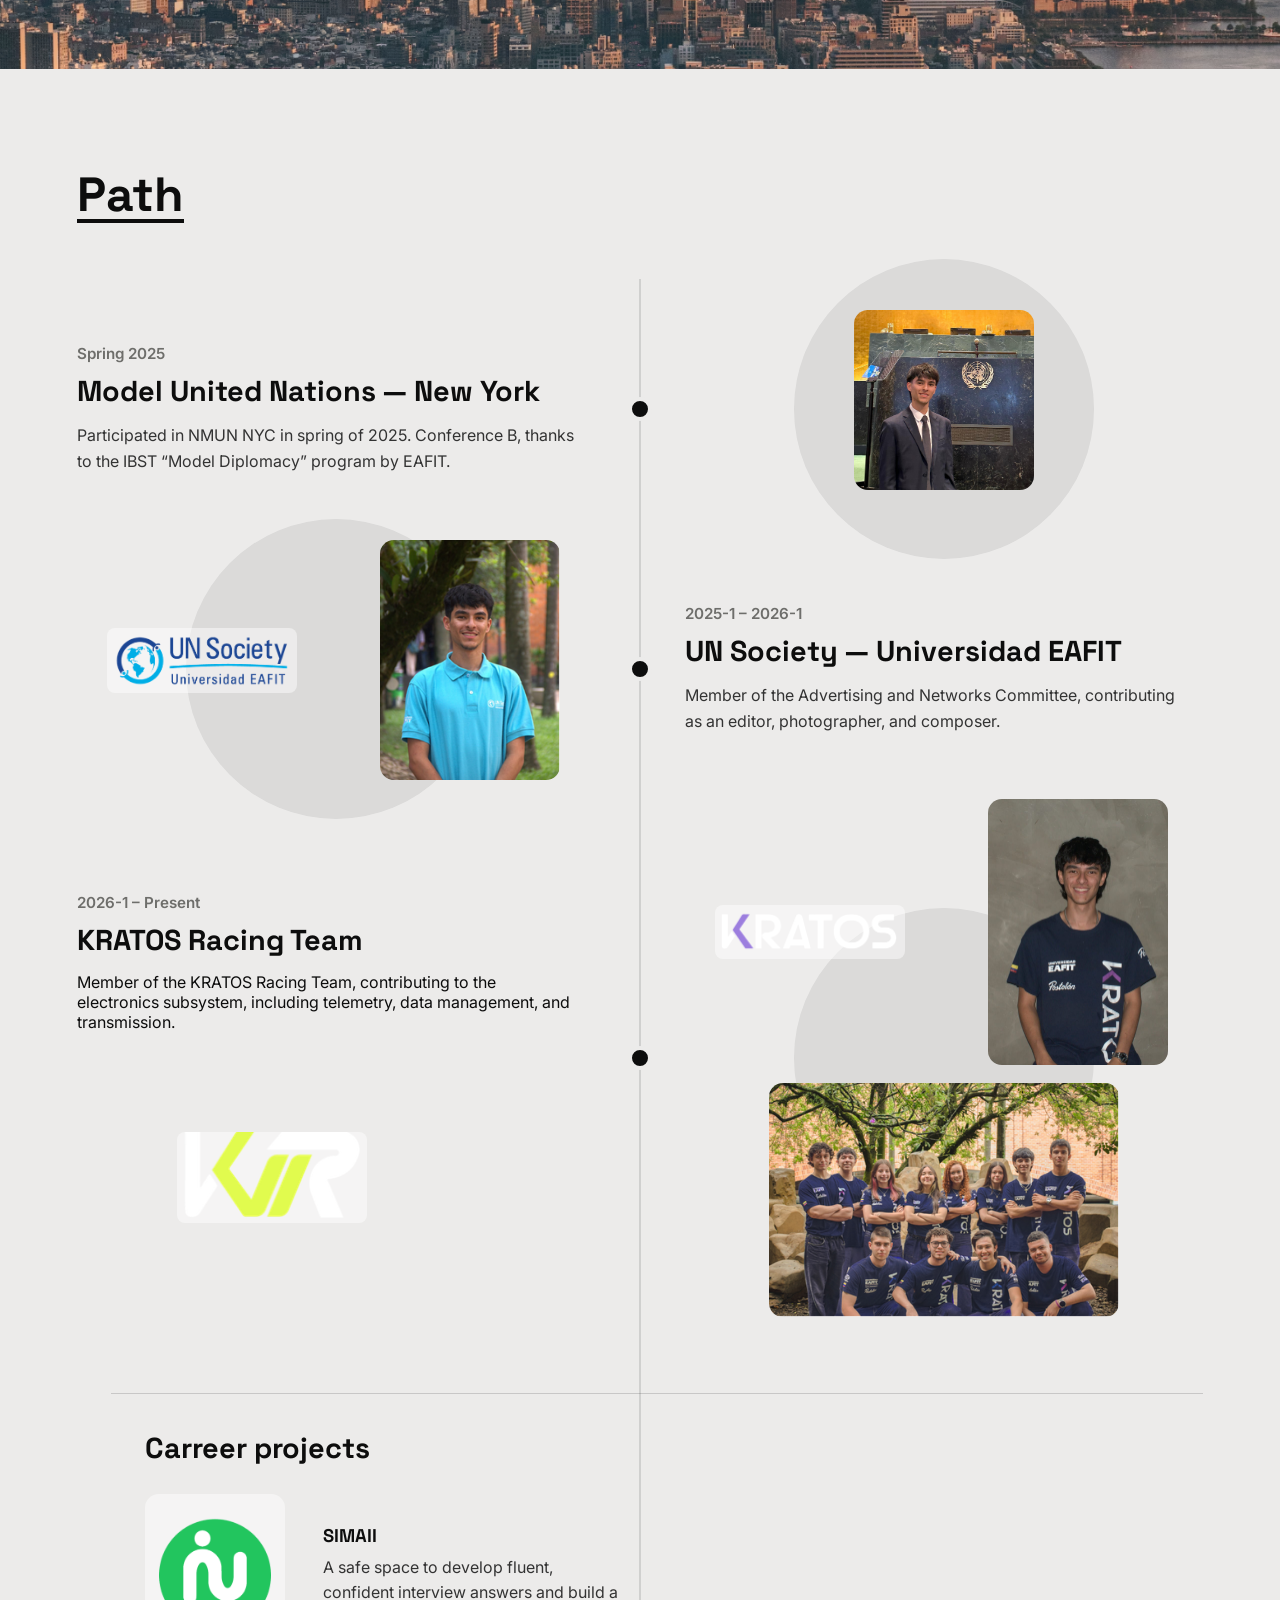
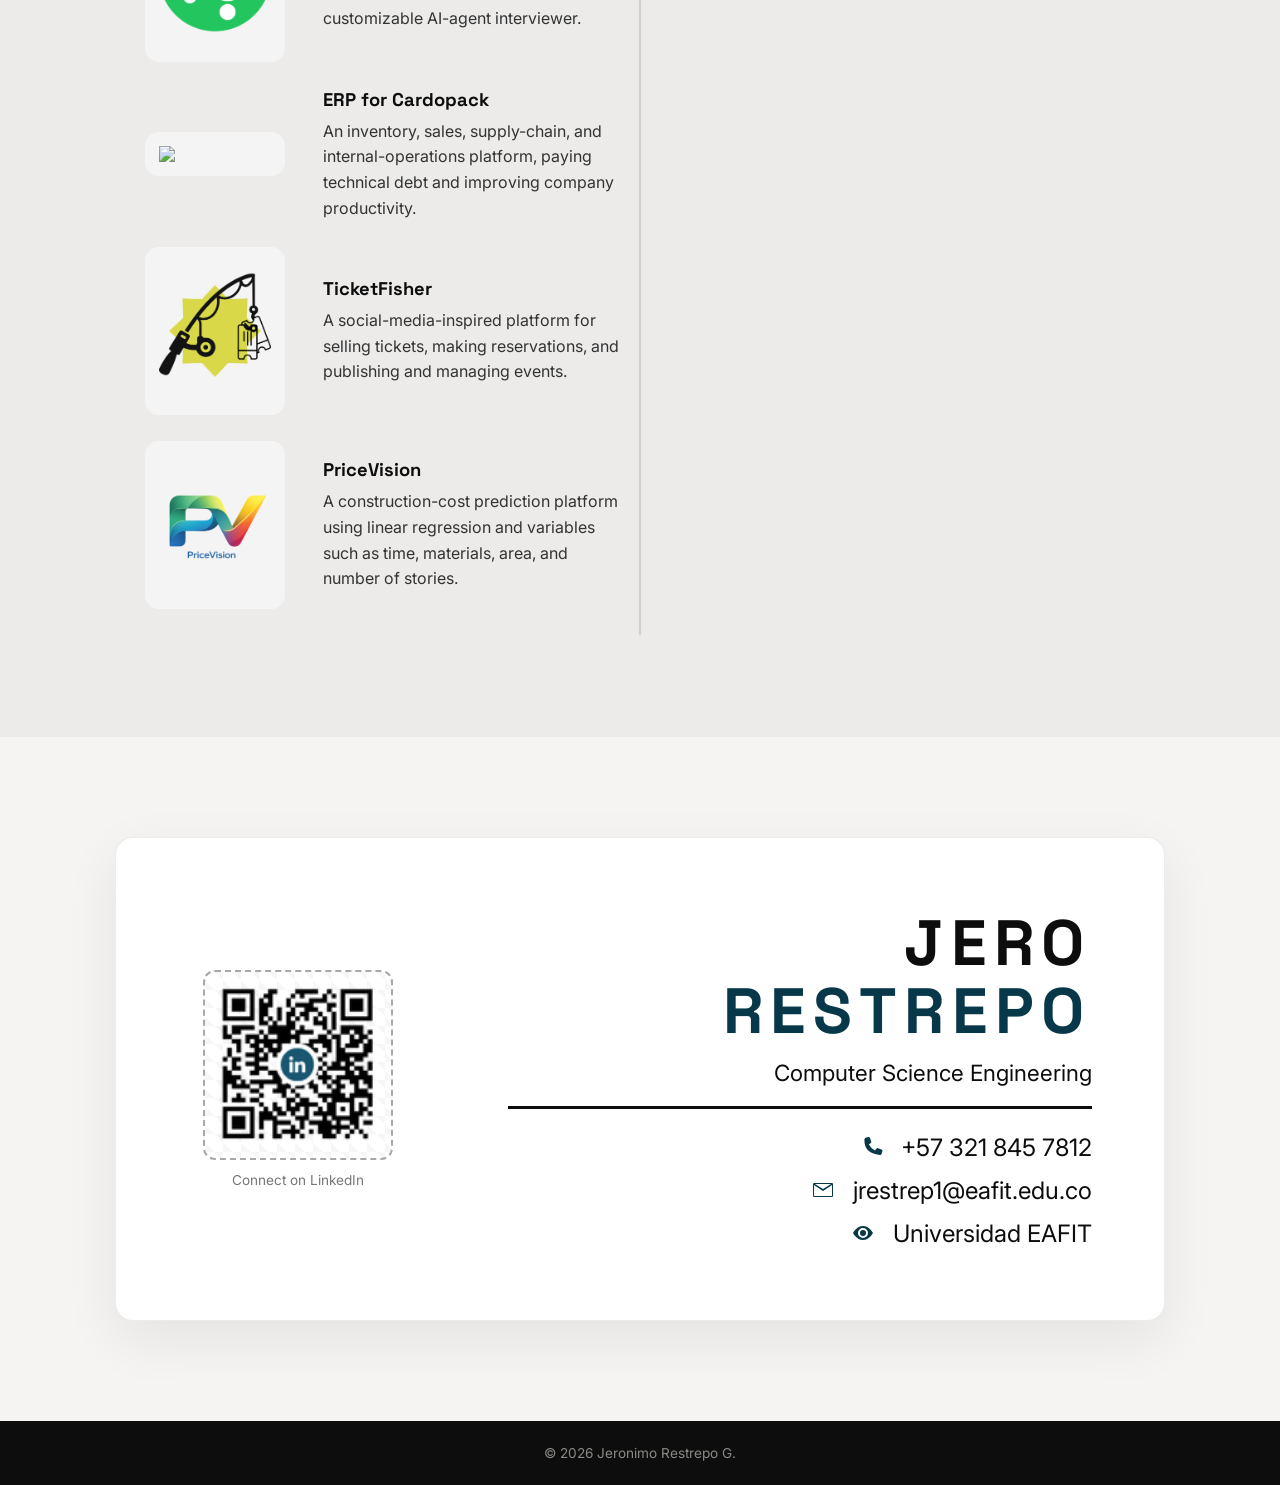
==== commit 3ec894c4: "Revise personal description for clarity Updated a sentence to include 'problem solving' and 'new ide" ====
--- a/index.html
+++ b/index.html
@@ -39,7 +39,7 @@
   <div class="who-text">
     <h2>Who am I?</h2>
     <p>I'm a computer science student with an emphasis in AI, quantum computing and information systems automation.</p>
-    <p>I'm very passionate about tech, investigation, and science. I'm driven and curious about everything and how things work, connecting with people. Beyond tech, I’m also into business, marketing, and how technology can improve innovation in human lives.</p>
+    <p>I'm very passionate about tech, investigation, and science. I'm driven and curious about everything and how things work, connecting with people. Beyond tech, I’m also into business, marketing, problem solving and how new ideas and old knowledge can improve human lives.</p>
     <p>I always look at things positively, doing my best at all times, and get things done.</p>
   </div>
 </section>
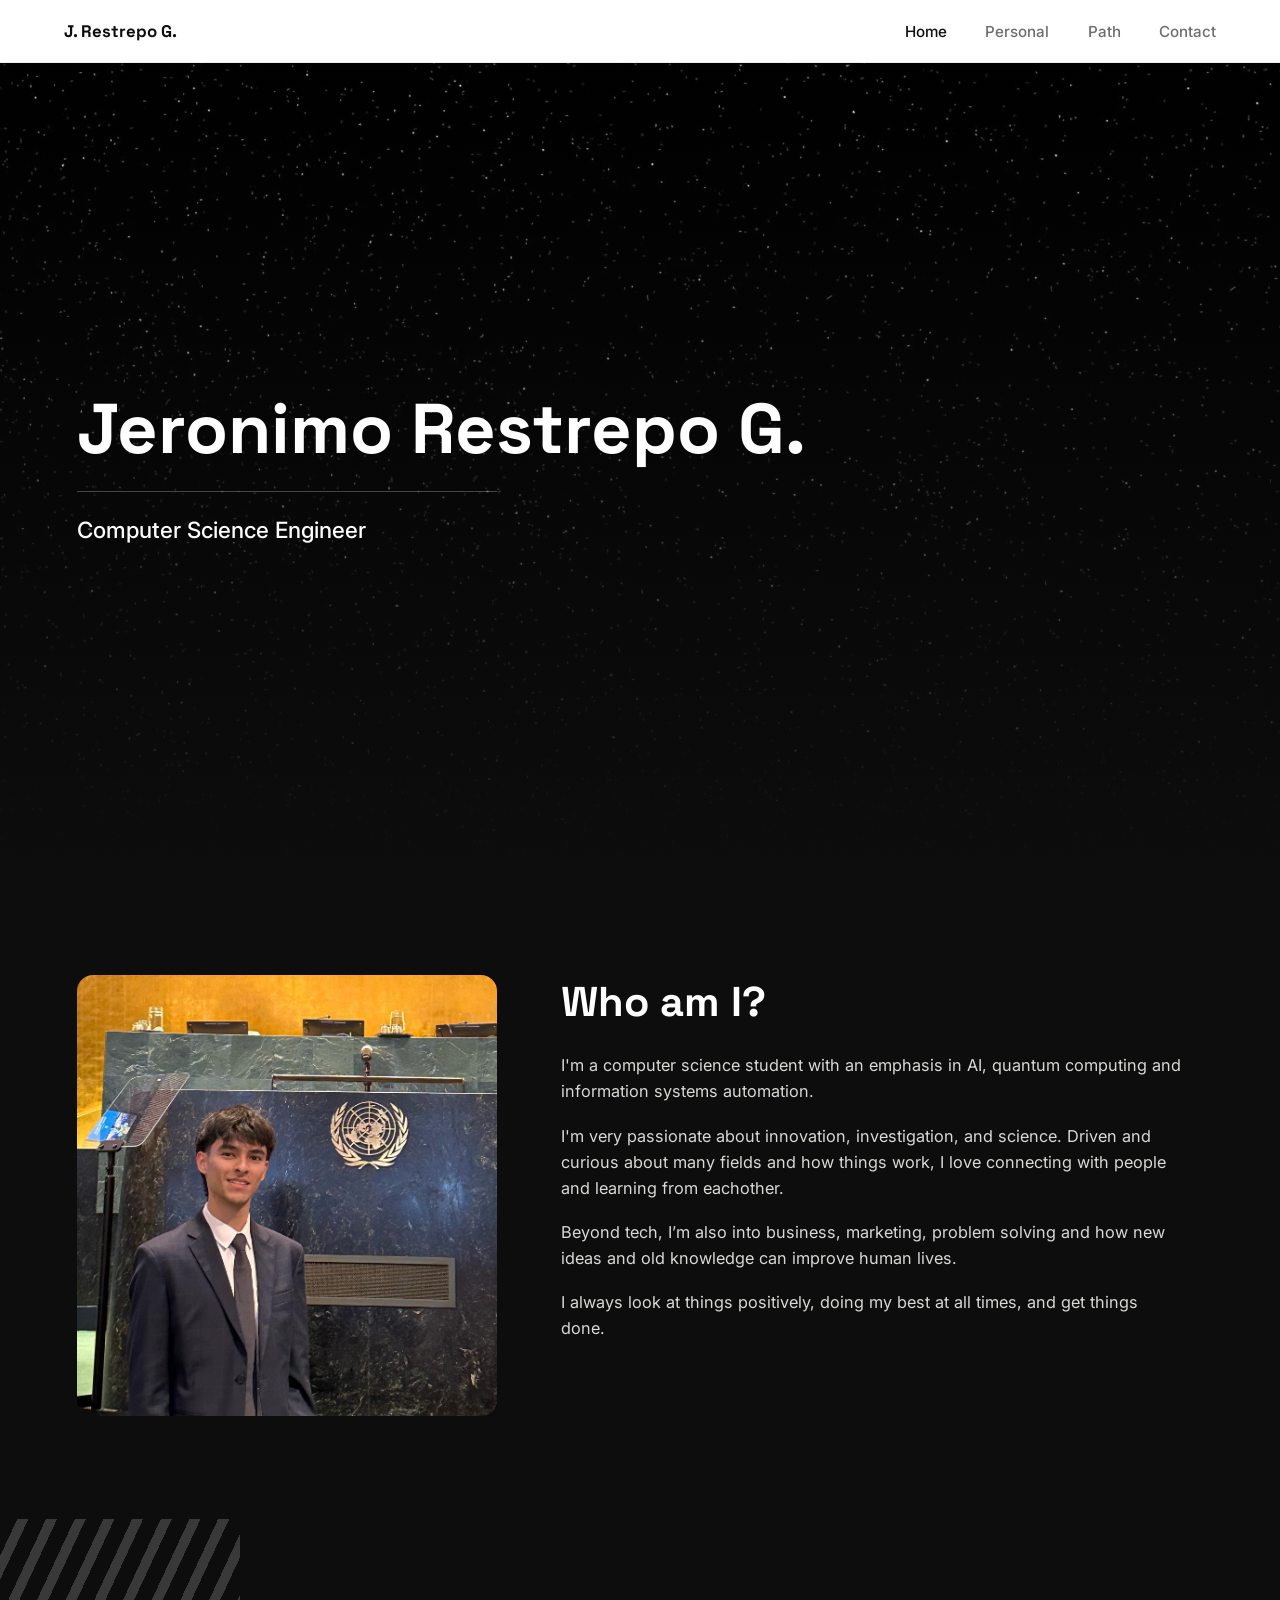
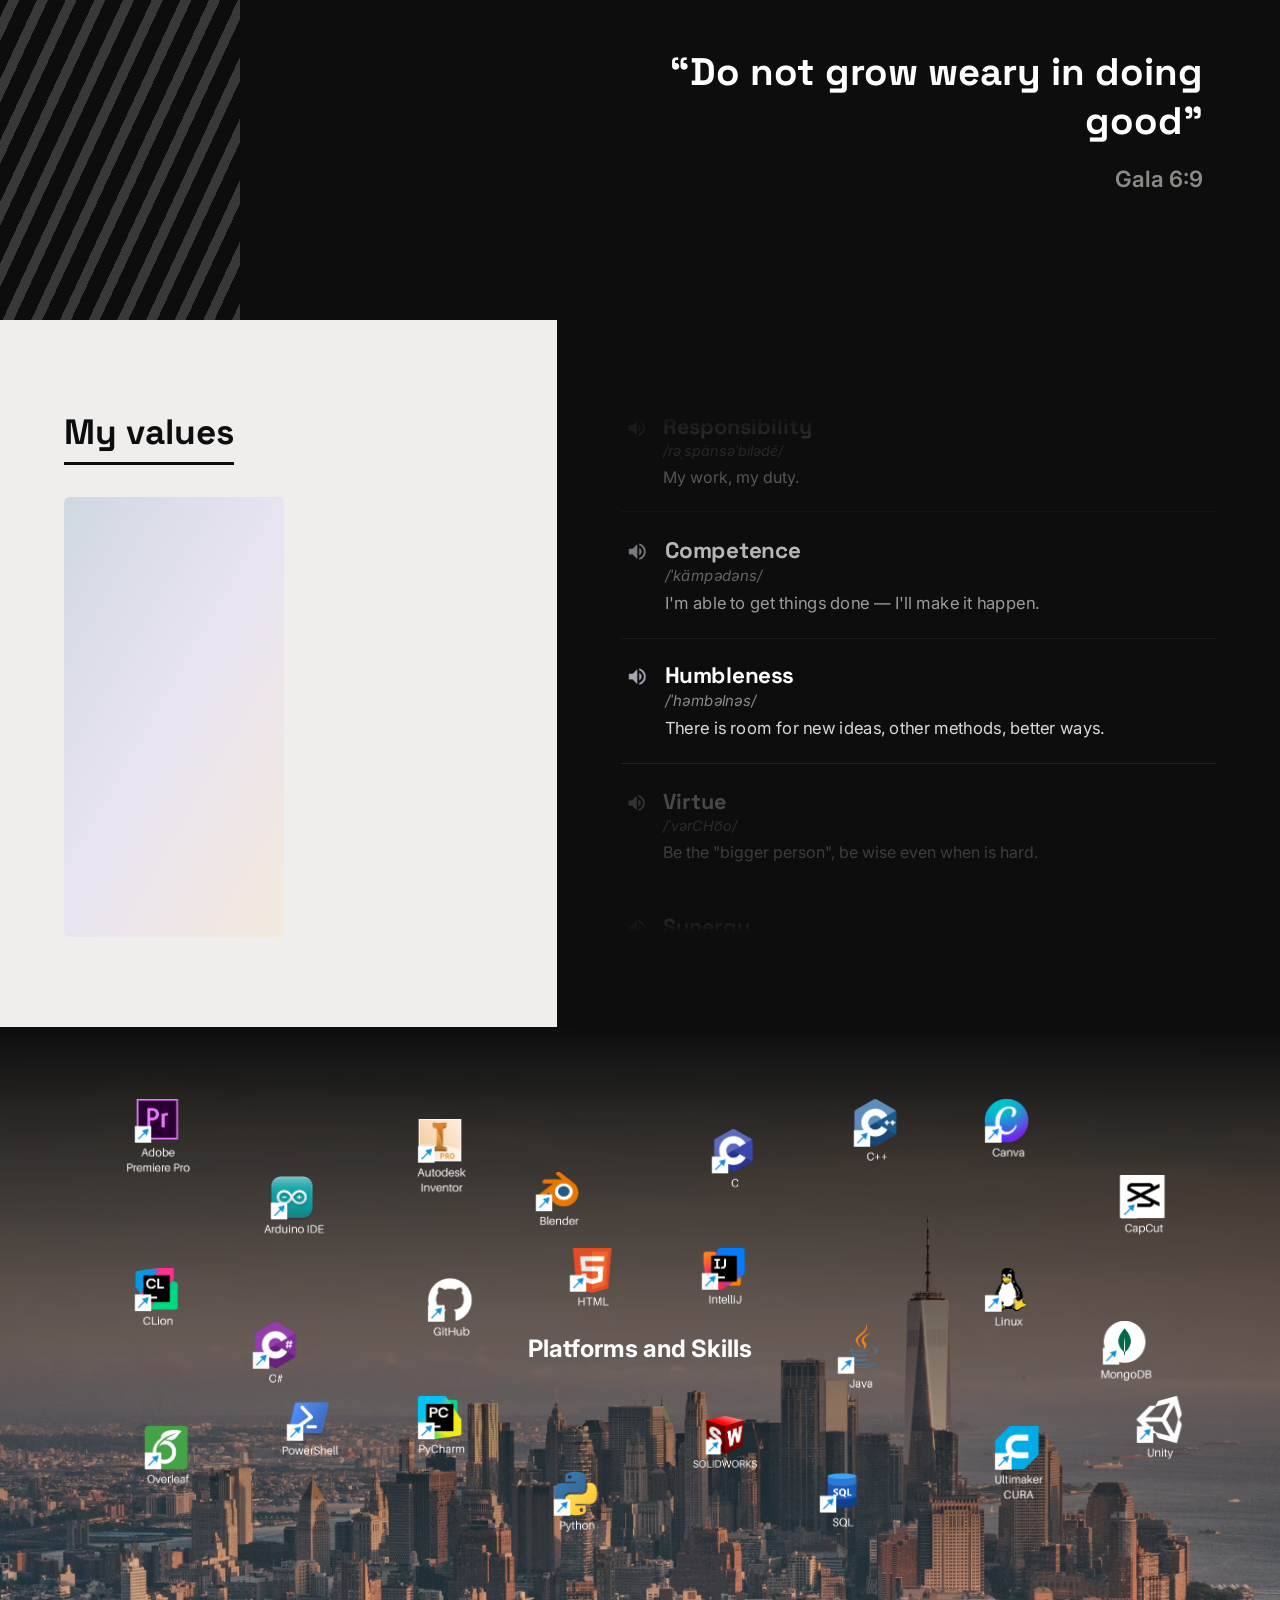
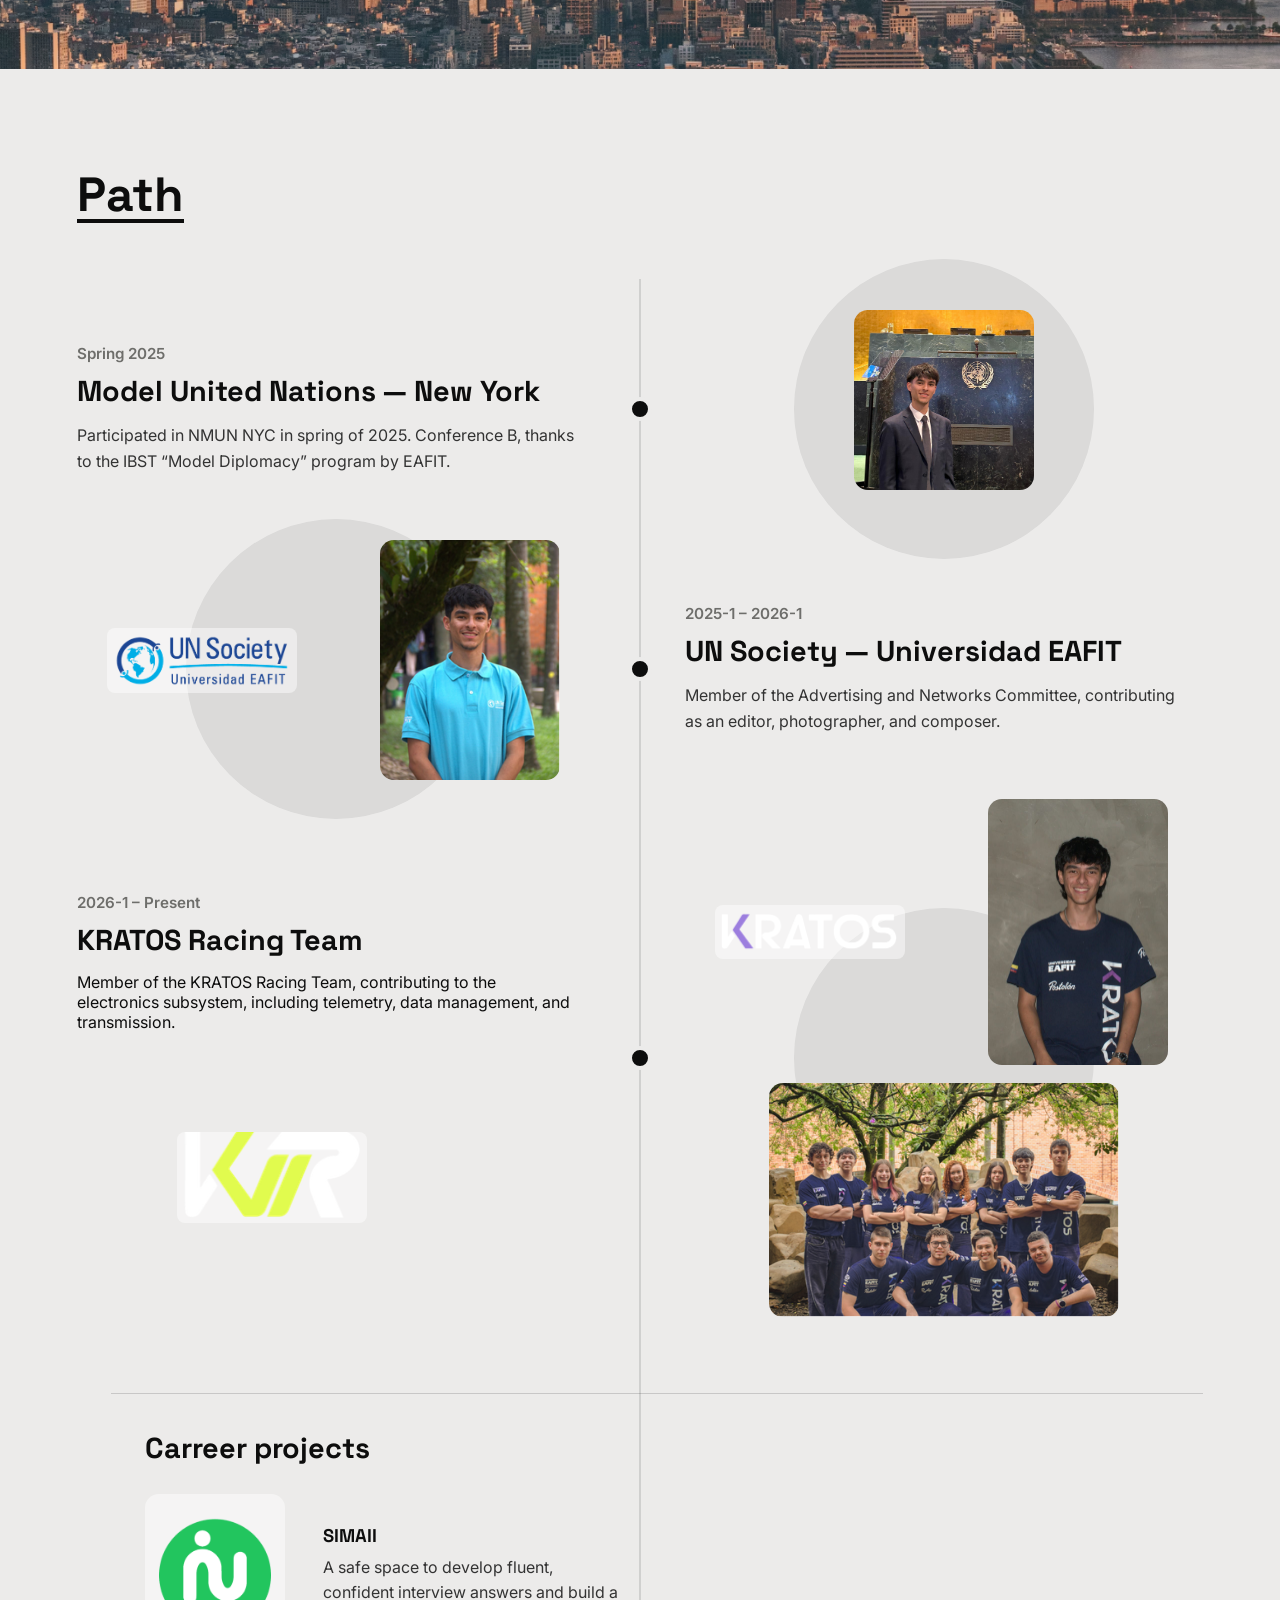
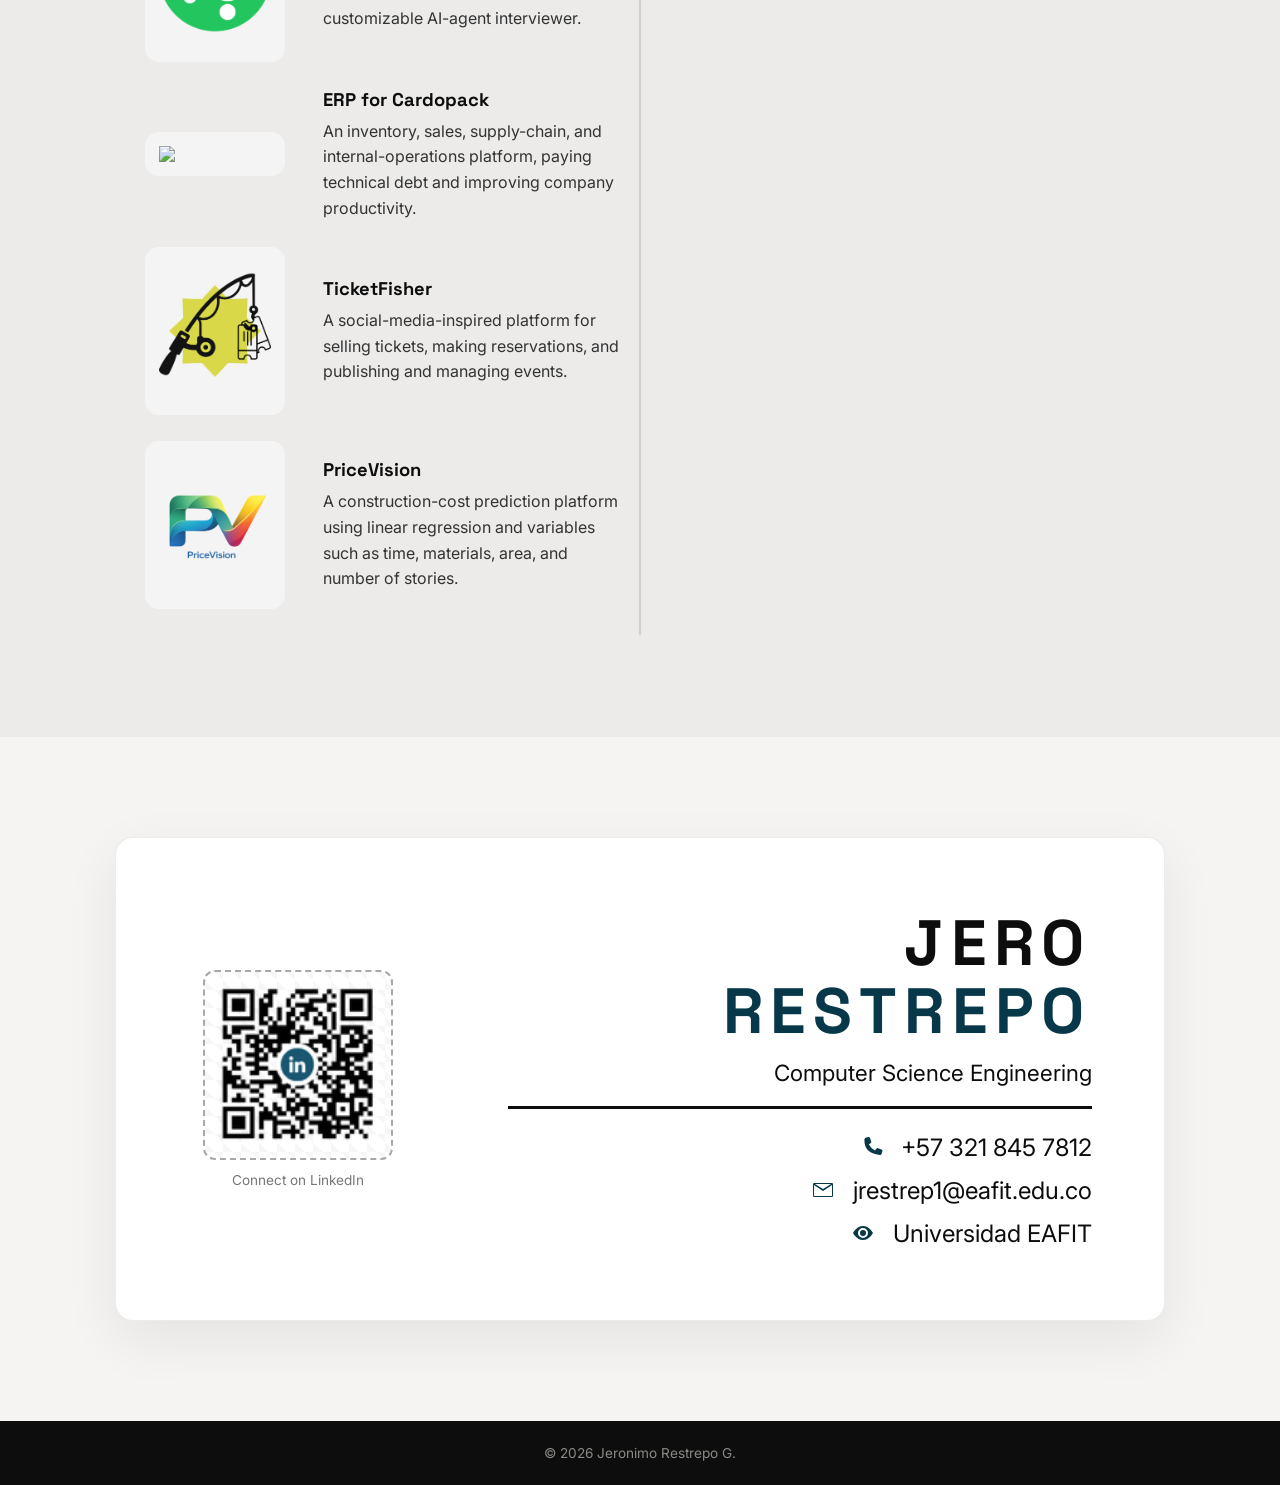
==== commit 4a81171f: "Revise personal statement in index.html Updated personal description for clarity and conciseness." ====
--- a/index.html
+++ b/index.html
@@ -39,7 +39,8 @@
   <div class="who-text">
     <h2>Who am I?</h2>
     <p>I'm a computer science student with an emphasis in AI, quantum computing and information systems automation.</p>
-    <p>I'm very passionate about tech, investigation, and science. I'm driven and curious about everything and how things work, connecting with people. Beyond tech, I’m also into business, marketing, problem solving and how new ideas and old knowledge can improve human lives.</p>
+    <p>I'm very passionate about innovation, investigation, and science. Driven and curious about many fields and how things work, I love connecting with people and learning from eachother.</p>
+      <p>Beyond tech, I’m also into business, marketing, problem solving and how new ideas and old knowledge can improve human lives.</p>
     <p>I always look at things positively, doing my best at all times, and get things done.</p>
   </div>
 </section>
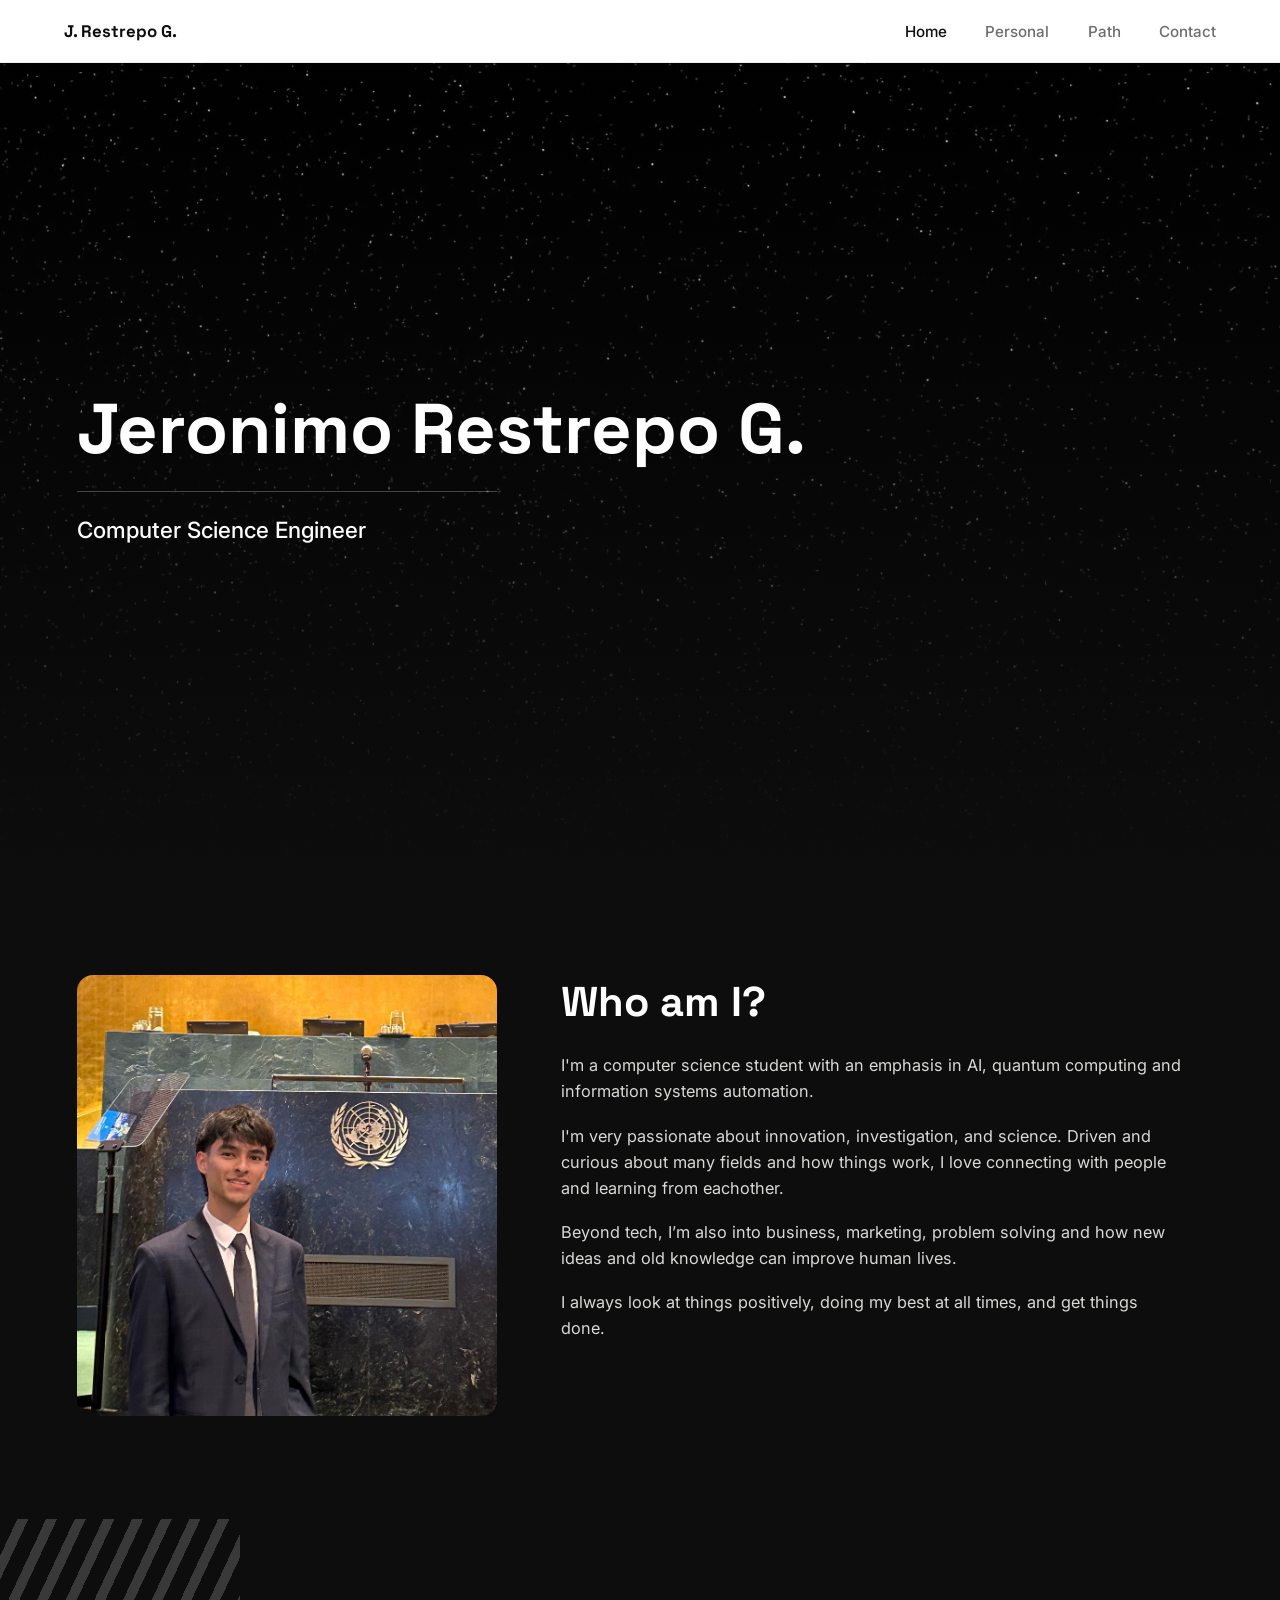
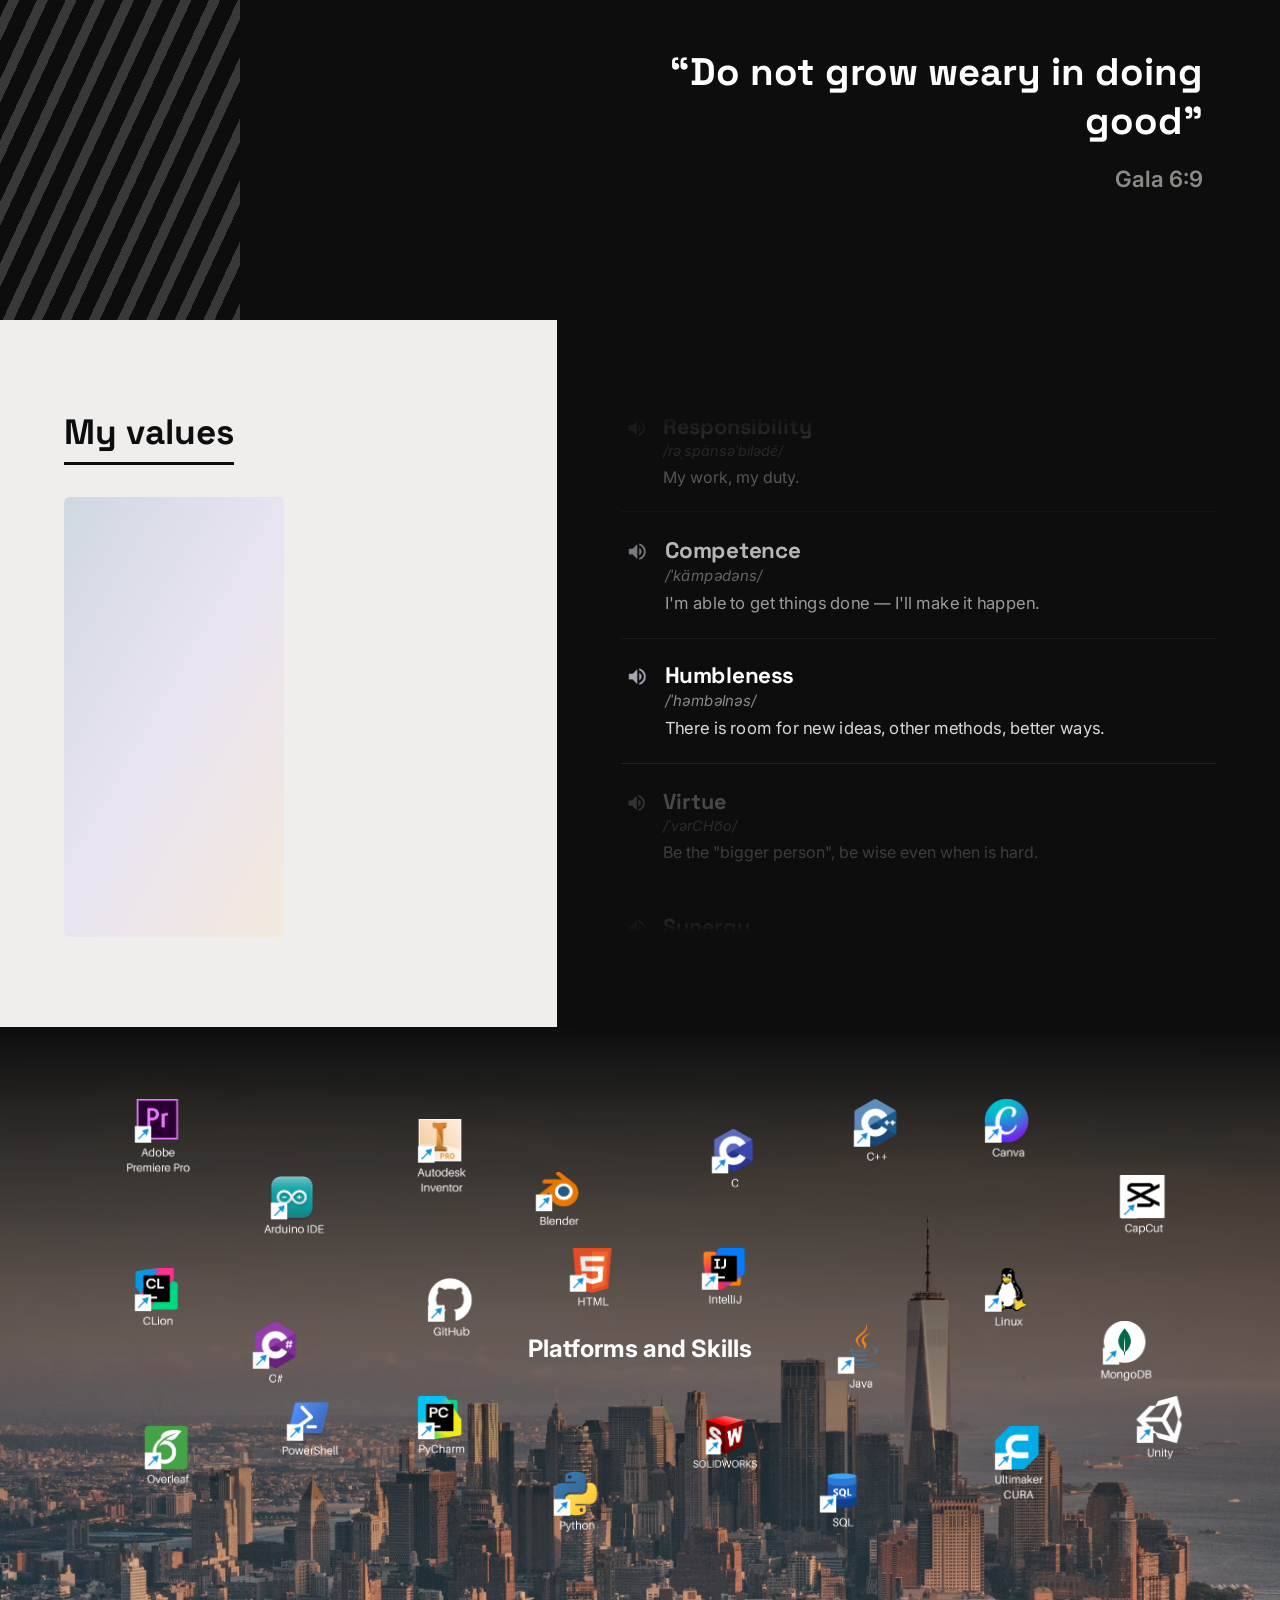
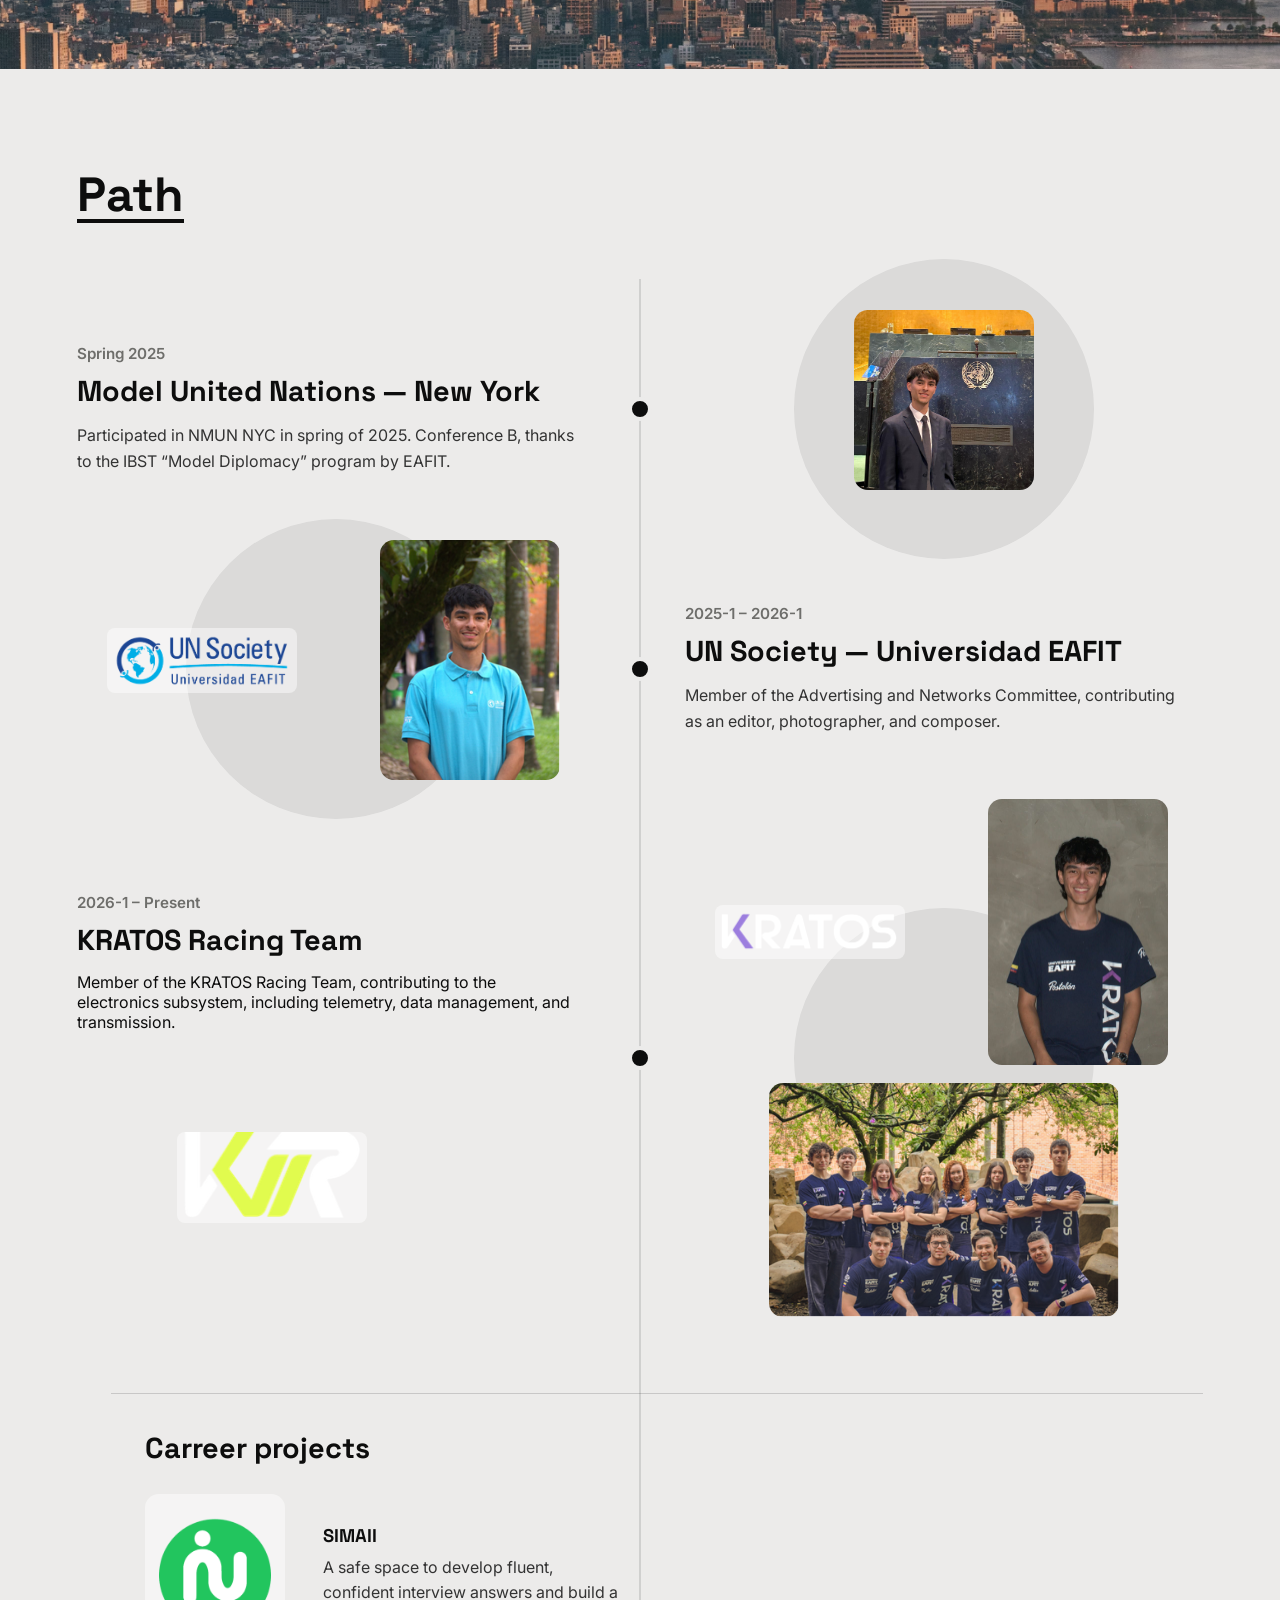
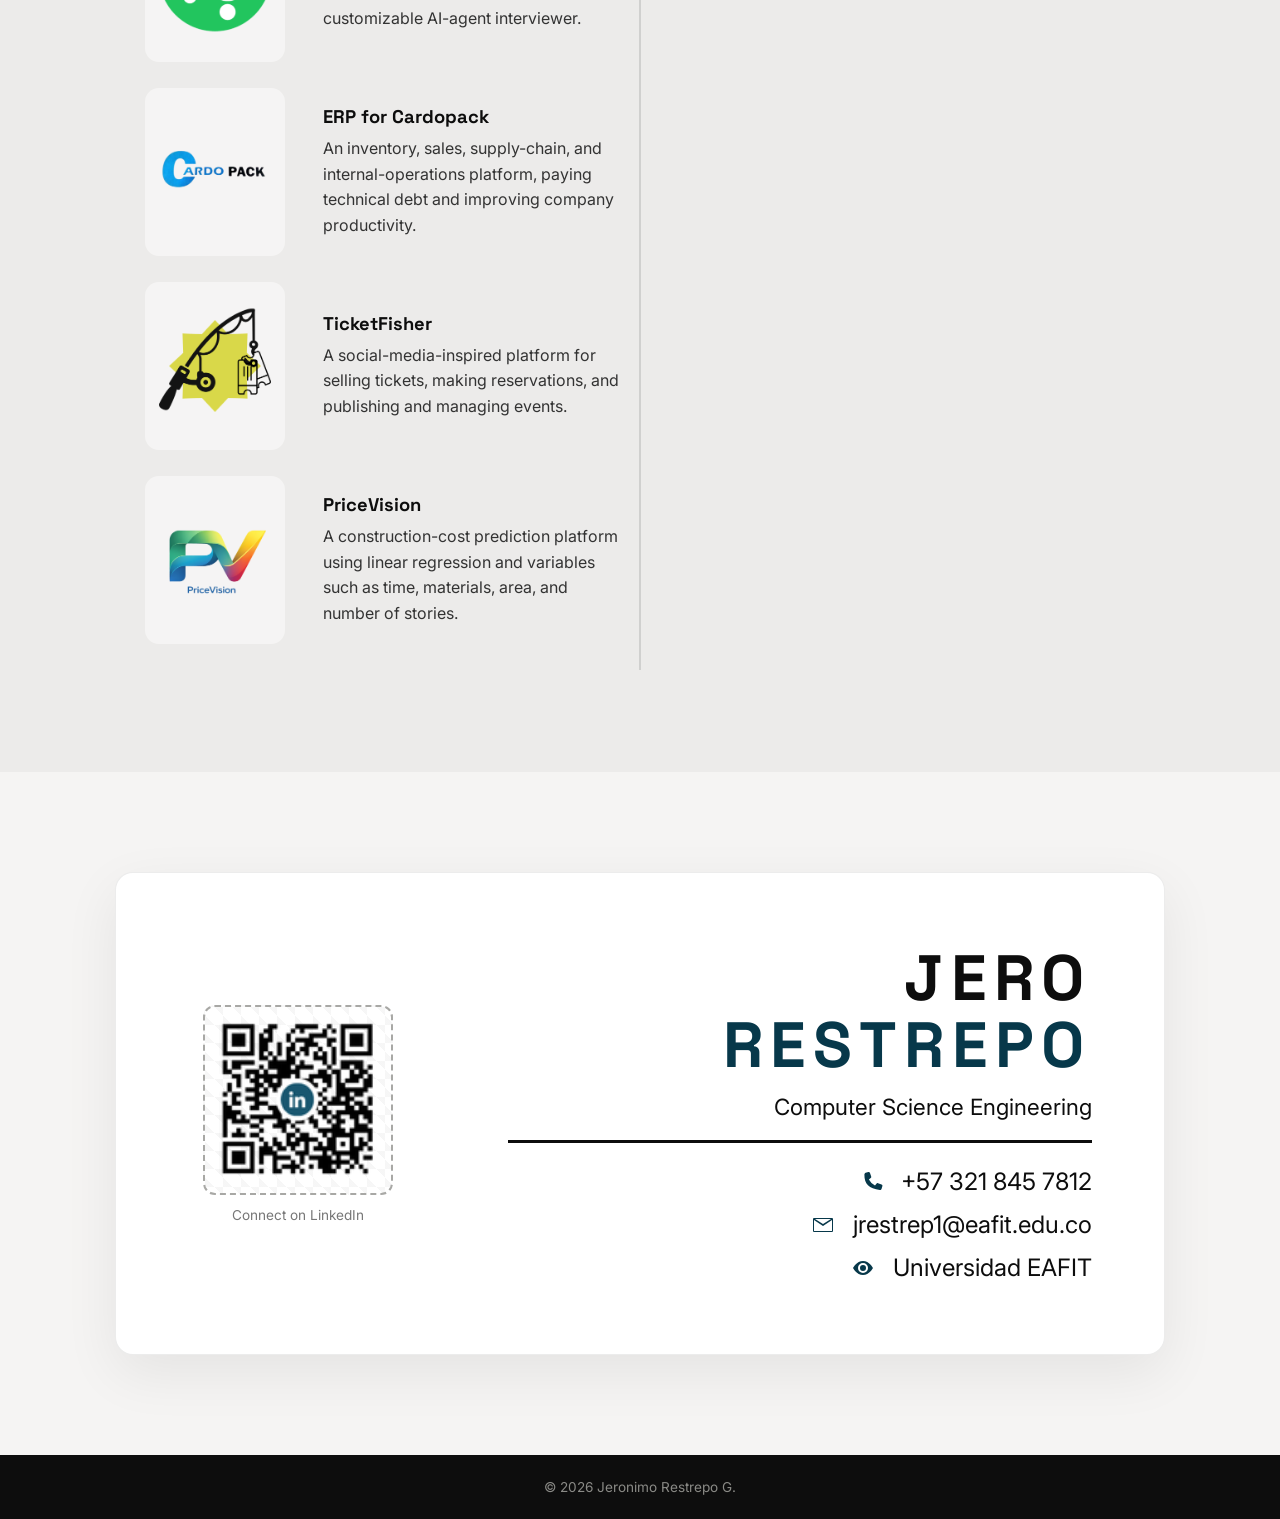
==== commit 933b50d1: "Fix logo filename for Cardopack project" ====
--- a/index.html
+++ b/index.html
@@ -240,7 +240,7 @@
           </div>
         </article>
         <article class="path-project">
-          <img class="path-image-placeholder path-image-placeholder--project" src="items/Cardopack_Logo.png">
+          <img class="path-image-placeholder path-image-placeholder--project" src="items/CardoPack_Logo.png">
           <div>
             <h4>ERP for Cardopack</h4>
             <p>An inventory, sales, supply-chain, and internal-operations platform, paying technical debt and improving company productivity.</p>
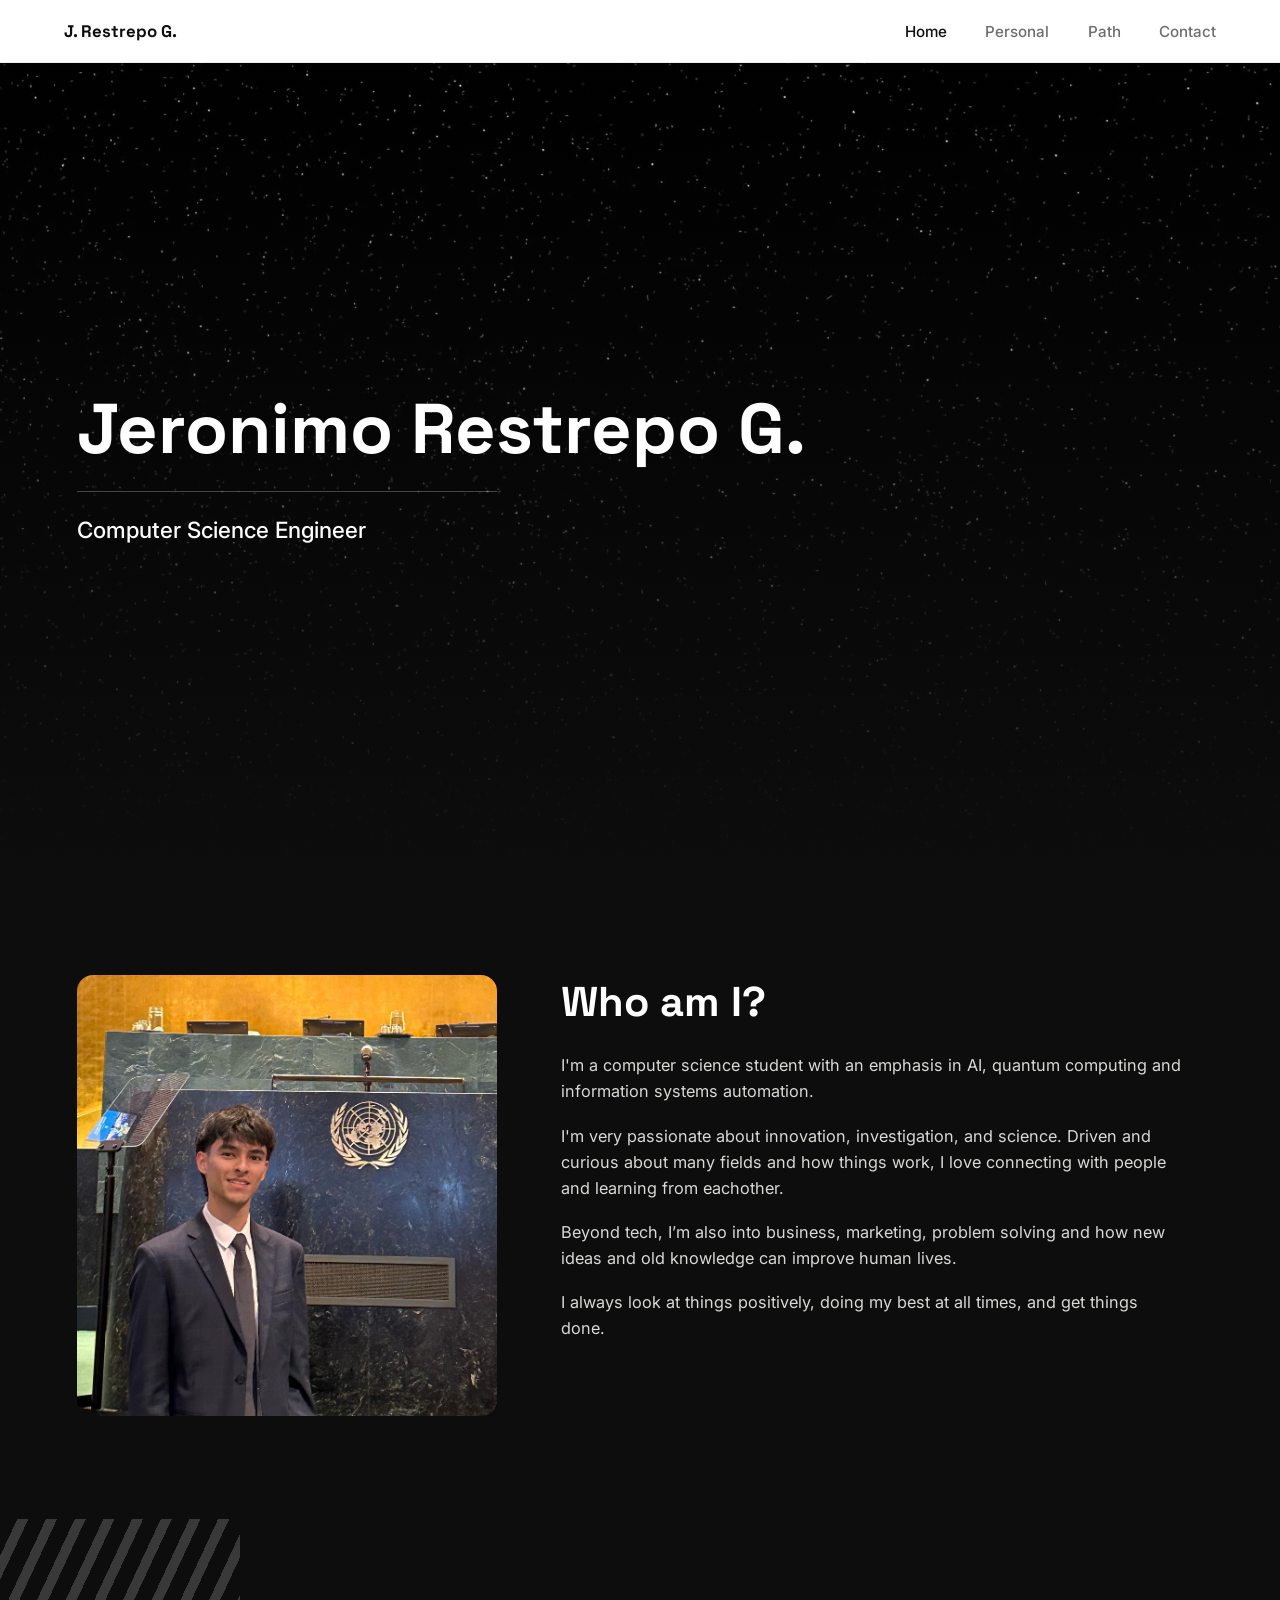
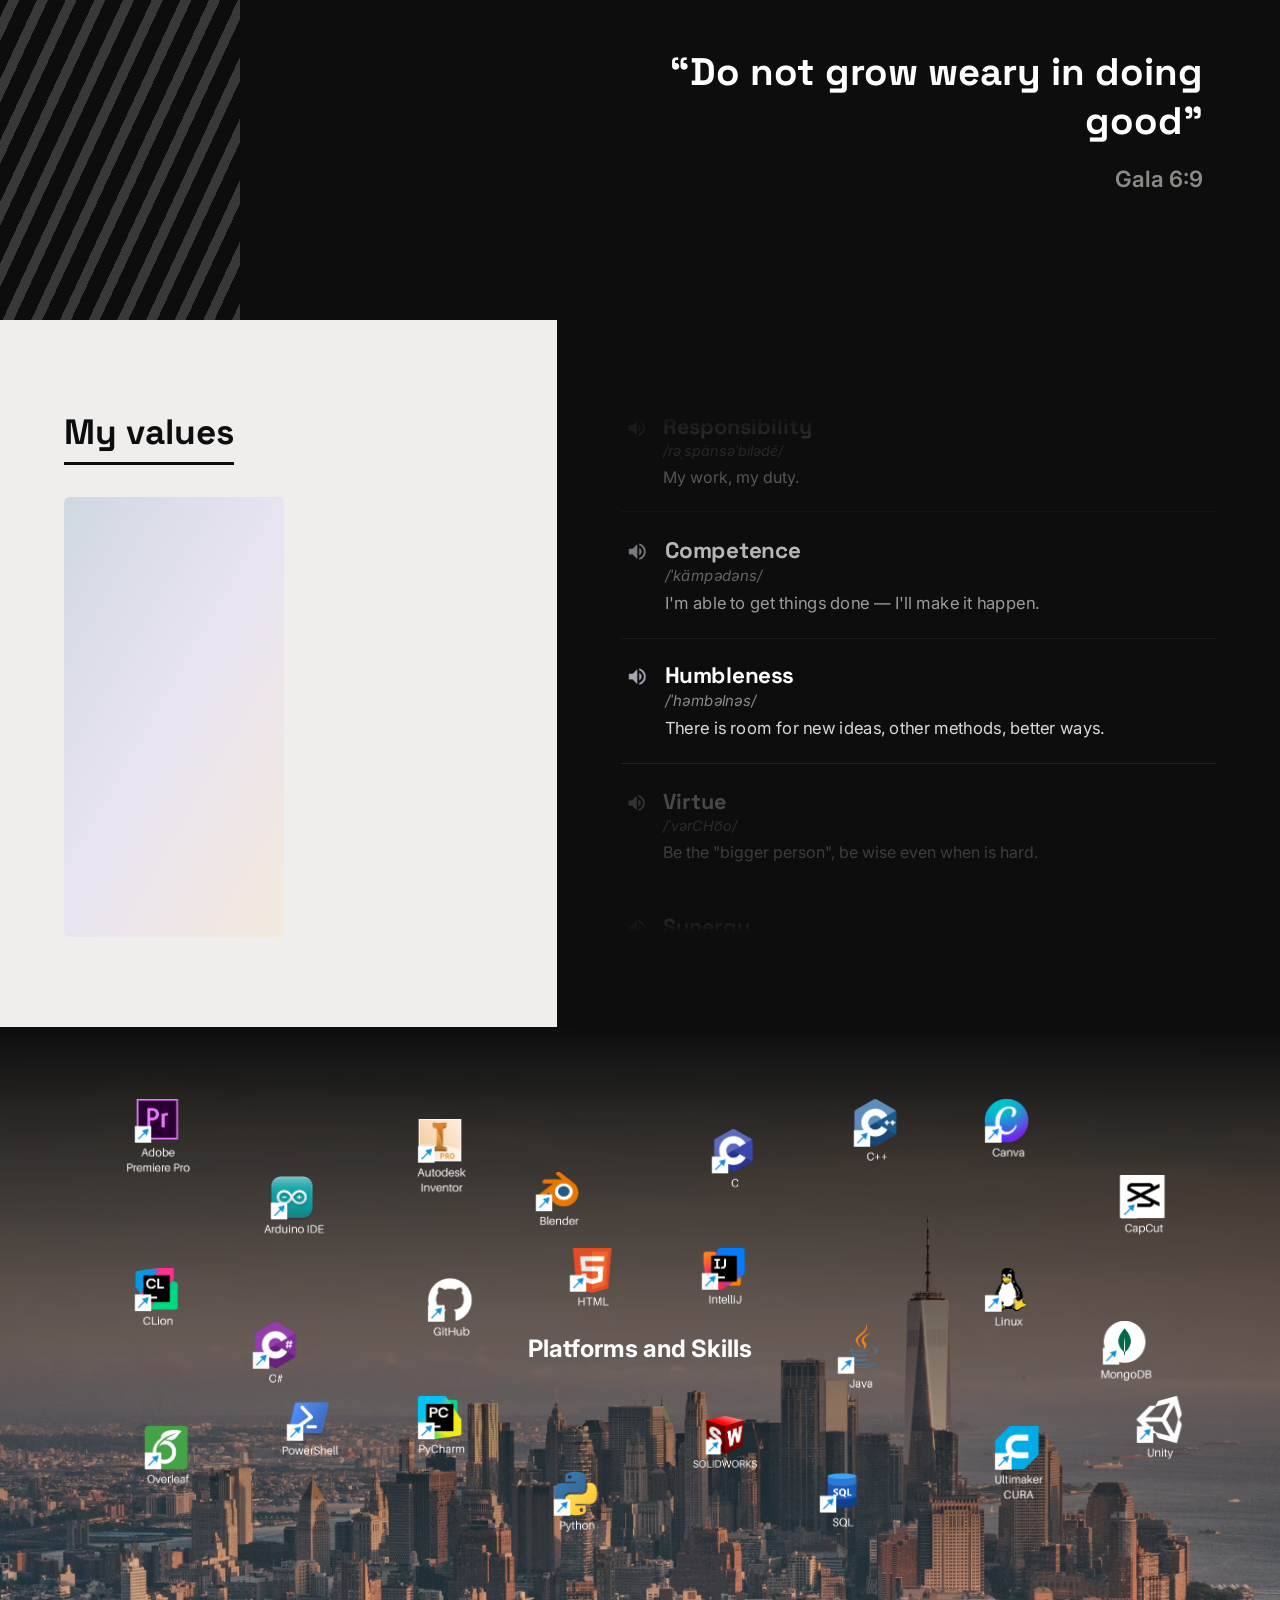
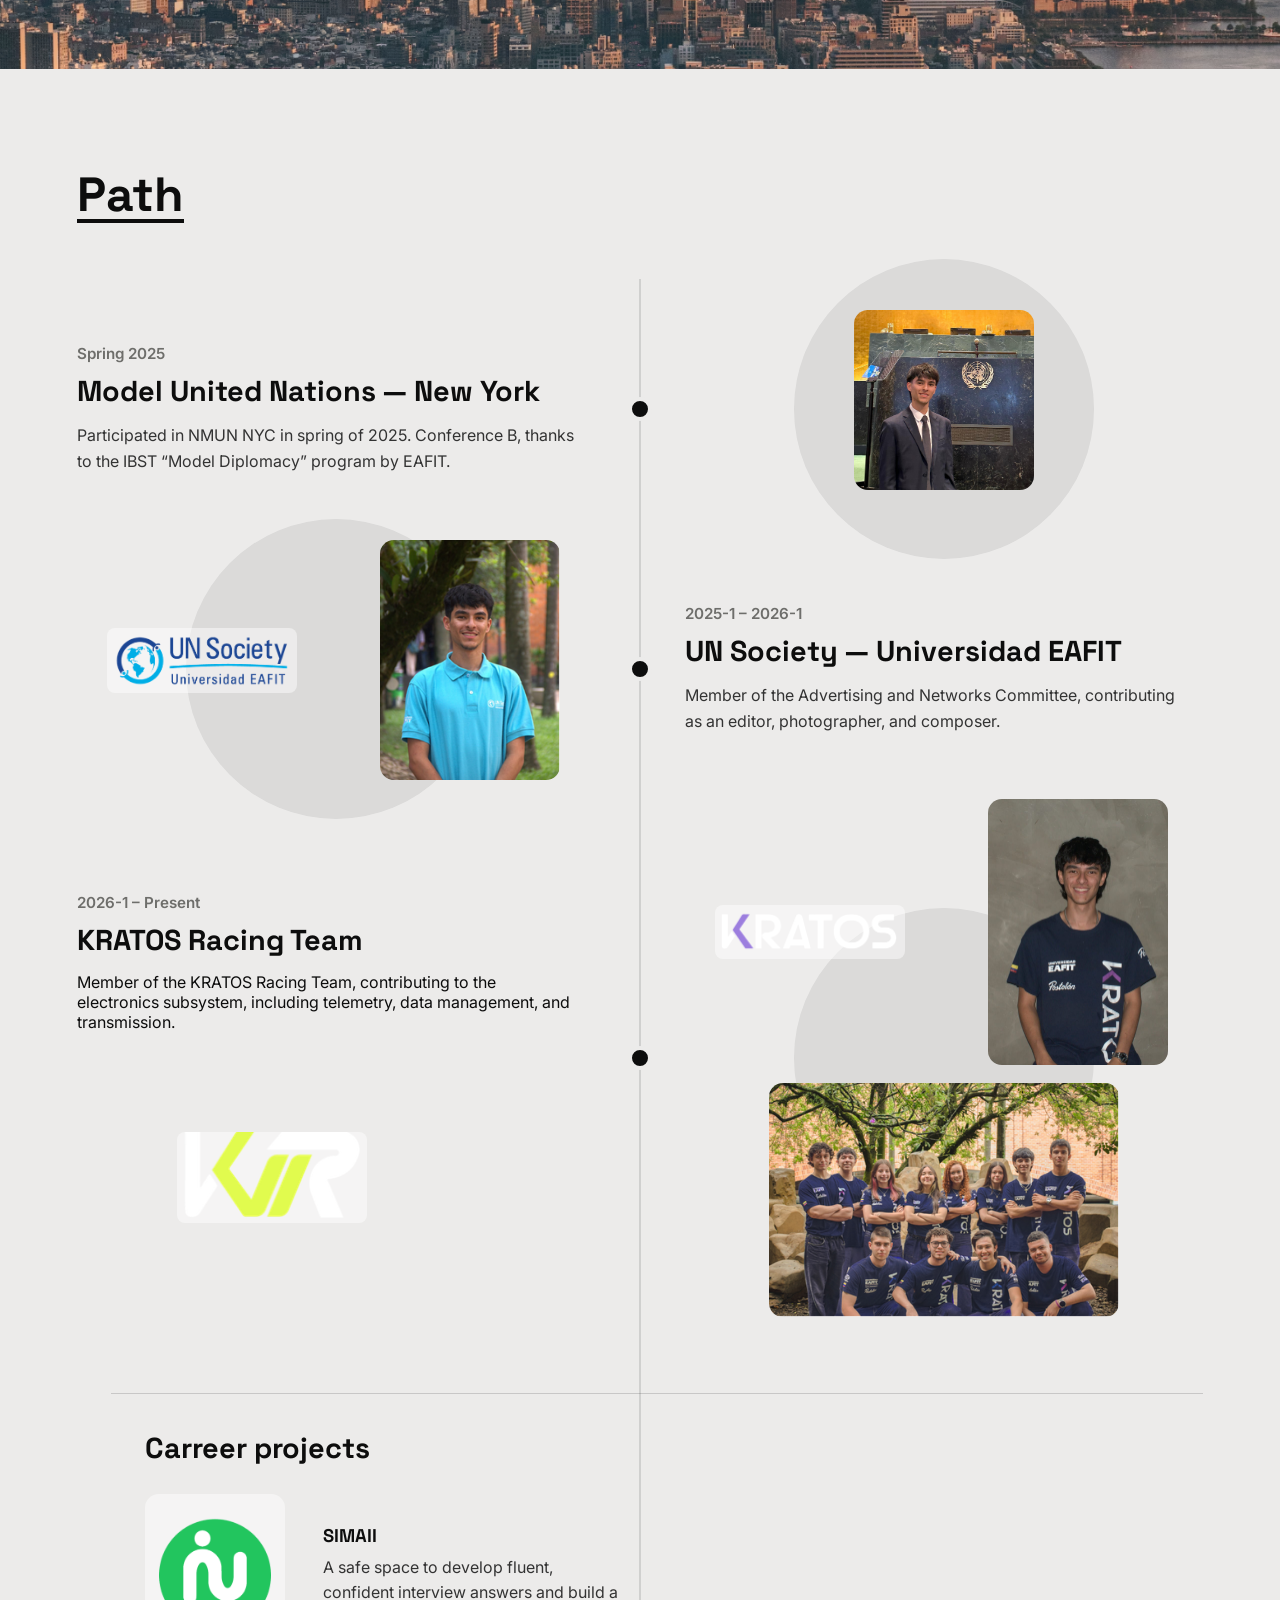
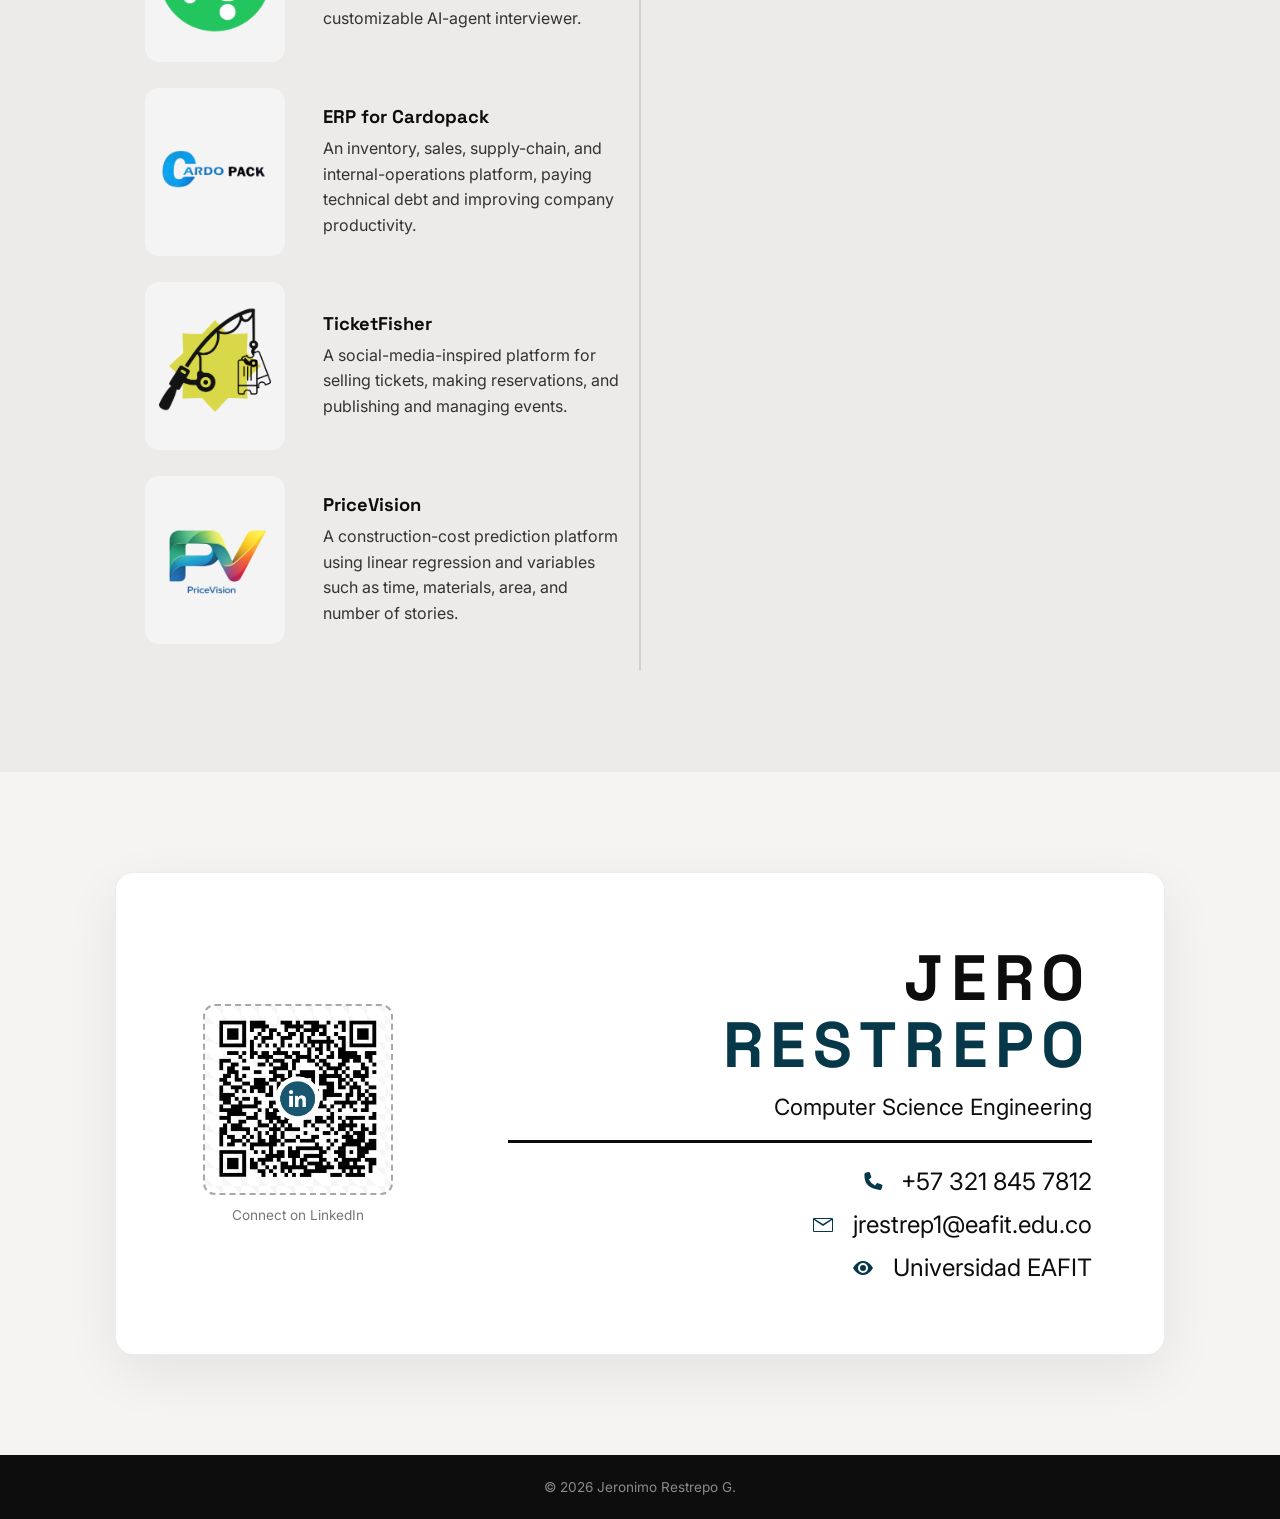
==== commit 2b8f0a87: "Update title to reflect student status" ====
--- a/index.html
+++ b/index.html
@@ -3,7 +3,7 @@
 <head>
 <meta charset="UTF-8">
 <meta name="viewport" content="width=device-width, initial-scale=1, viewport-fit=cover">
-<title>Jeronimo Restrepo G. — Computer Science Engineer</title>
+<title>Jeronimo Restrepo G. — Computer Science Engineer Student</title>
 <link rel="preconnect" href="https://fonts.googleapis.com">
 <link rel="preconnect" href="https://fonts.gstatic.com" crossorigin>
 <link href="https://fonts.googleapis.com/css2?family=Space+Grotesk:wght@500;700&family=Inter:wght@400;500;600&display=swap" rel="stylesheet">
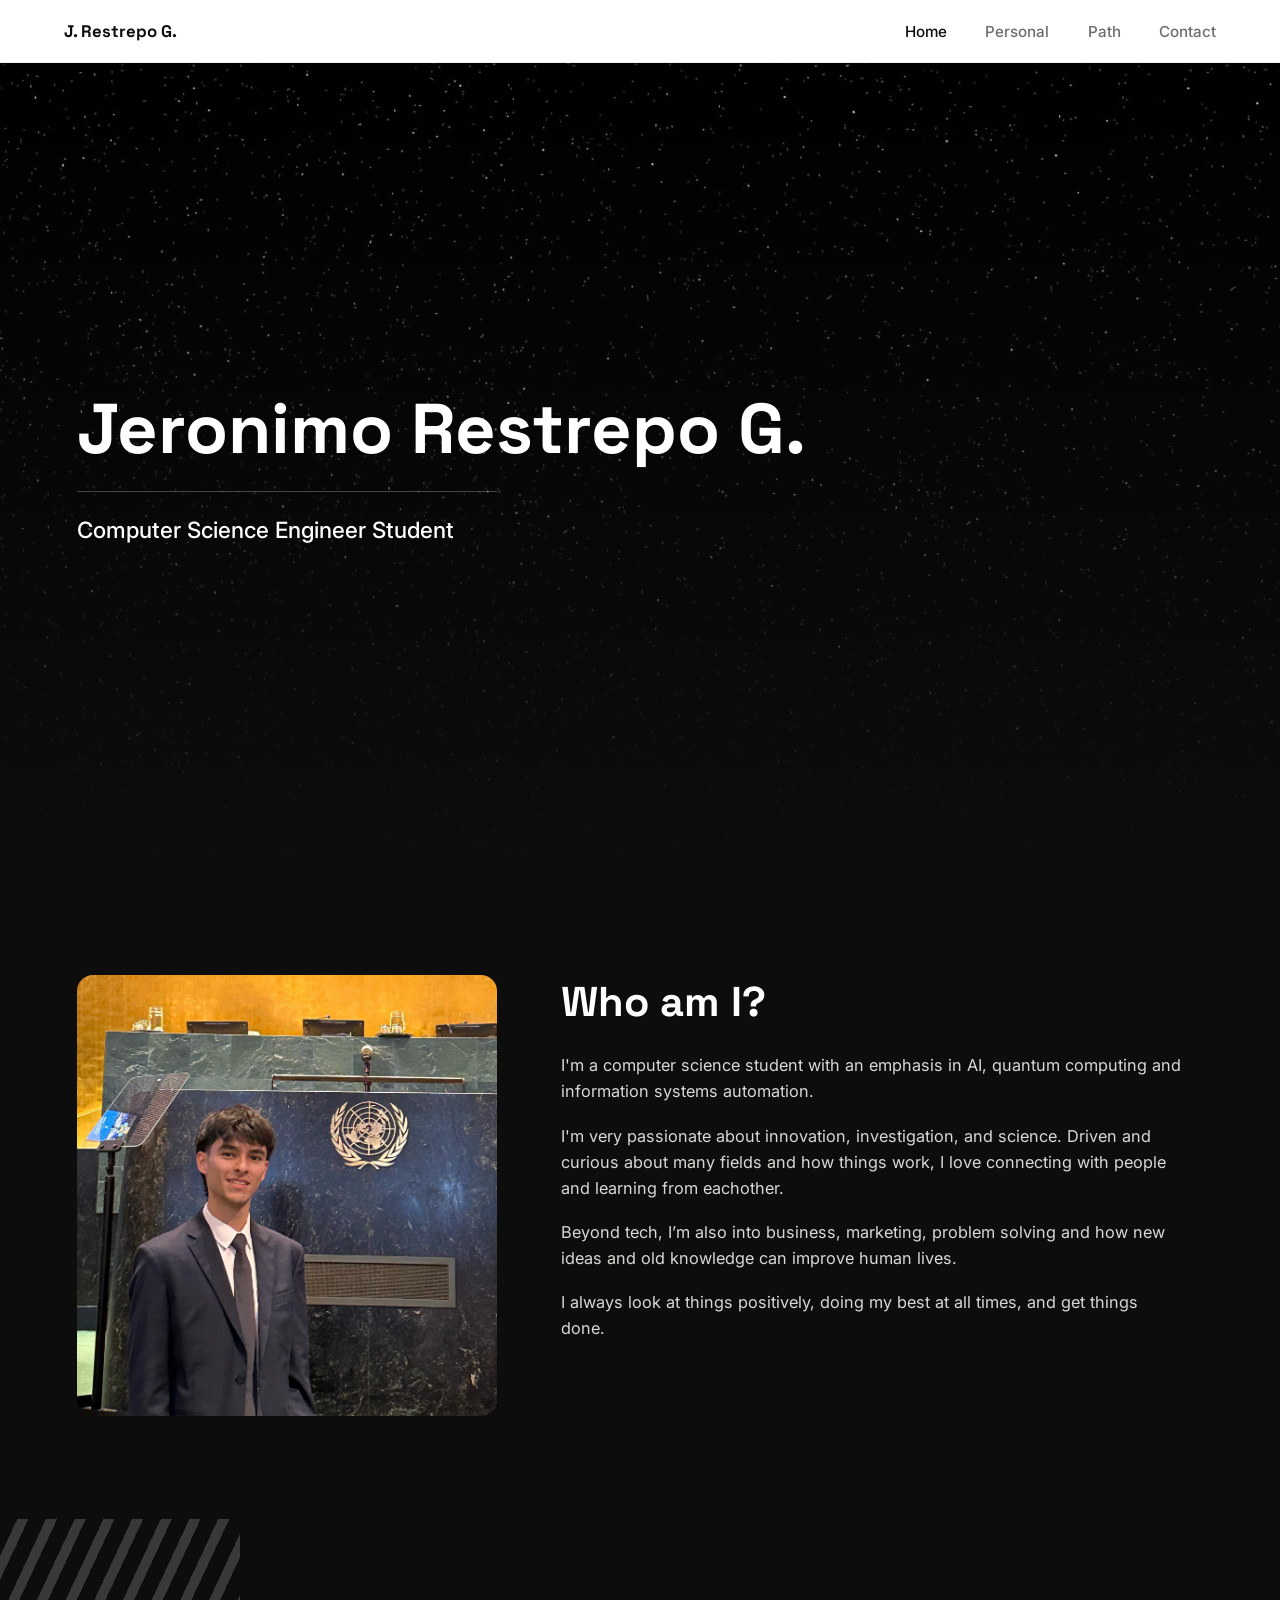
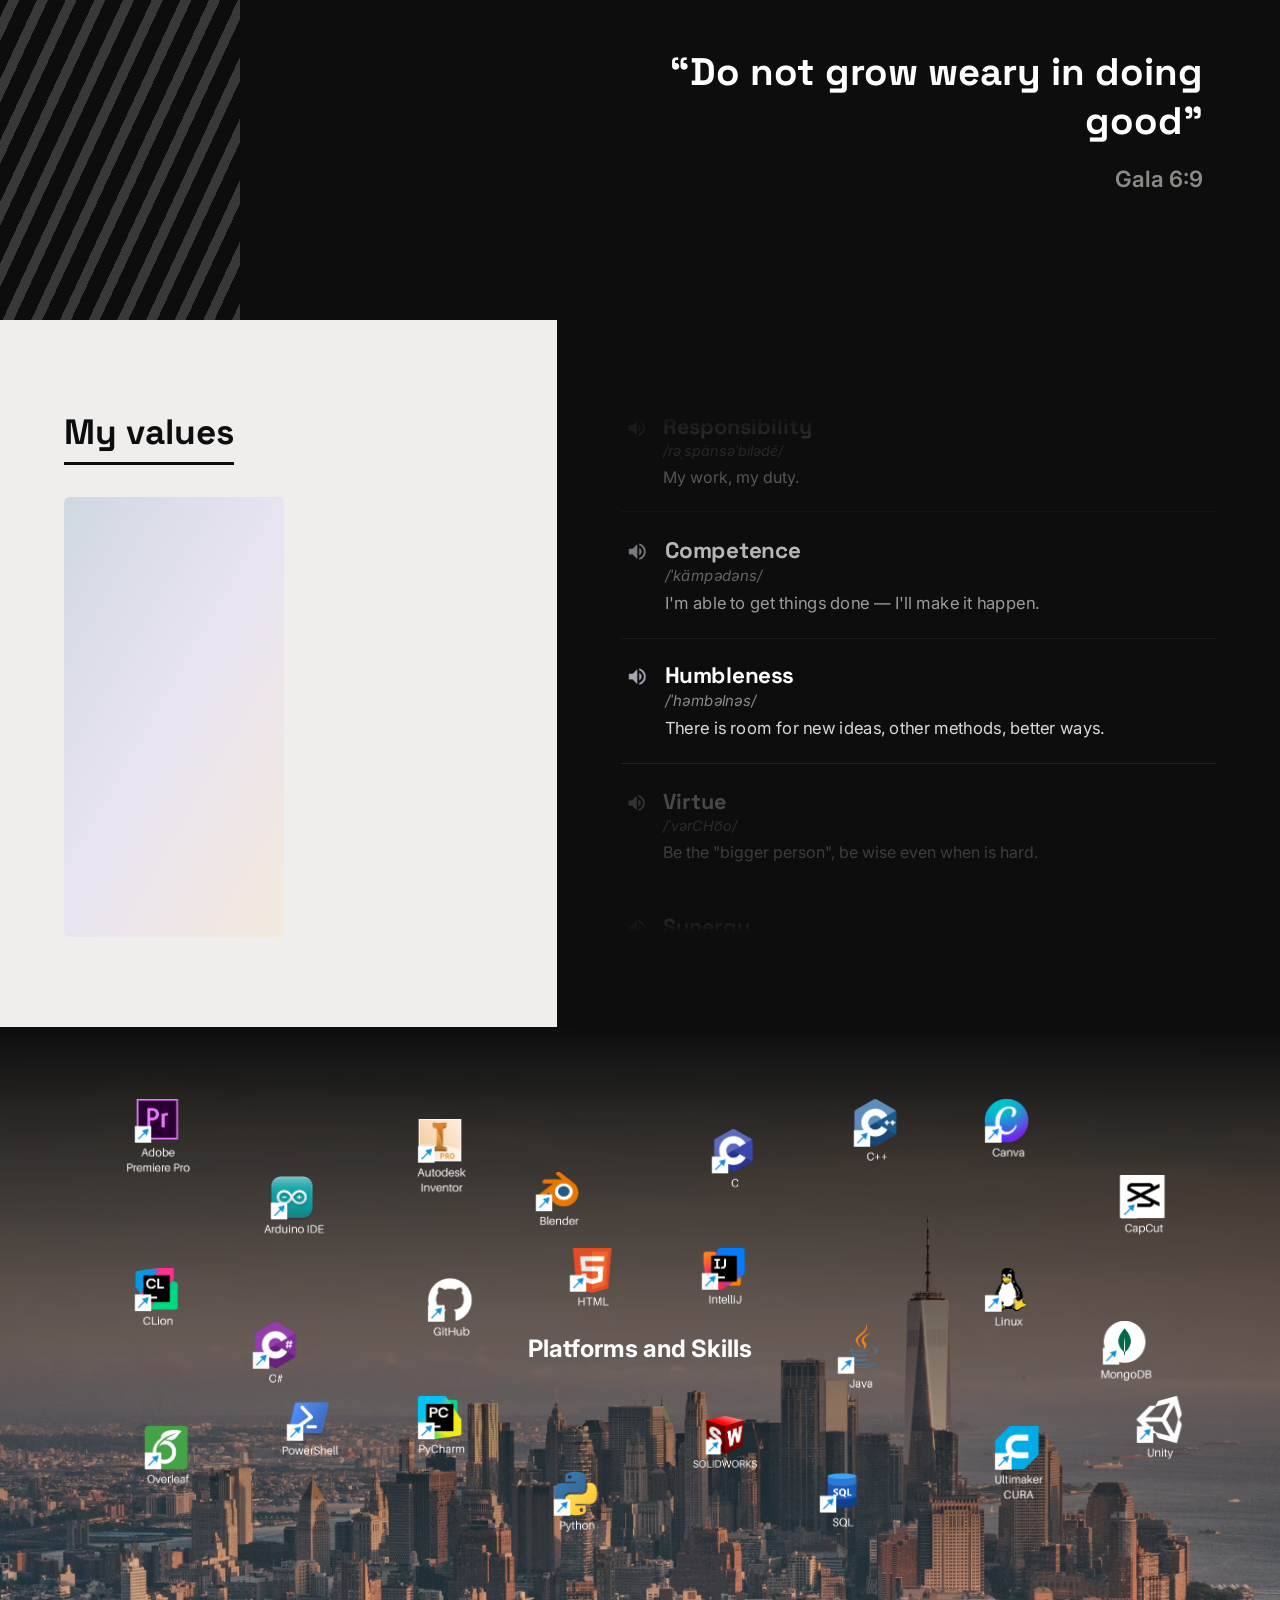
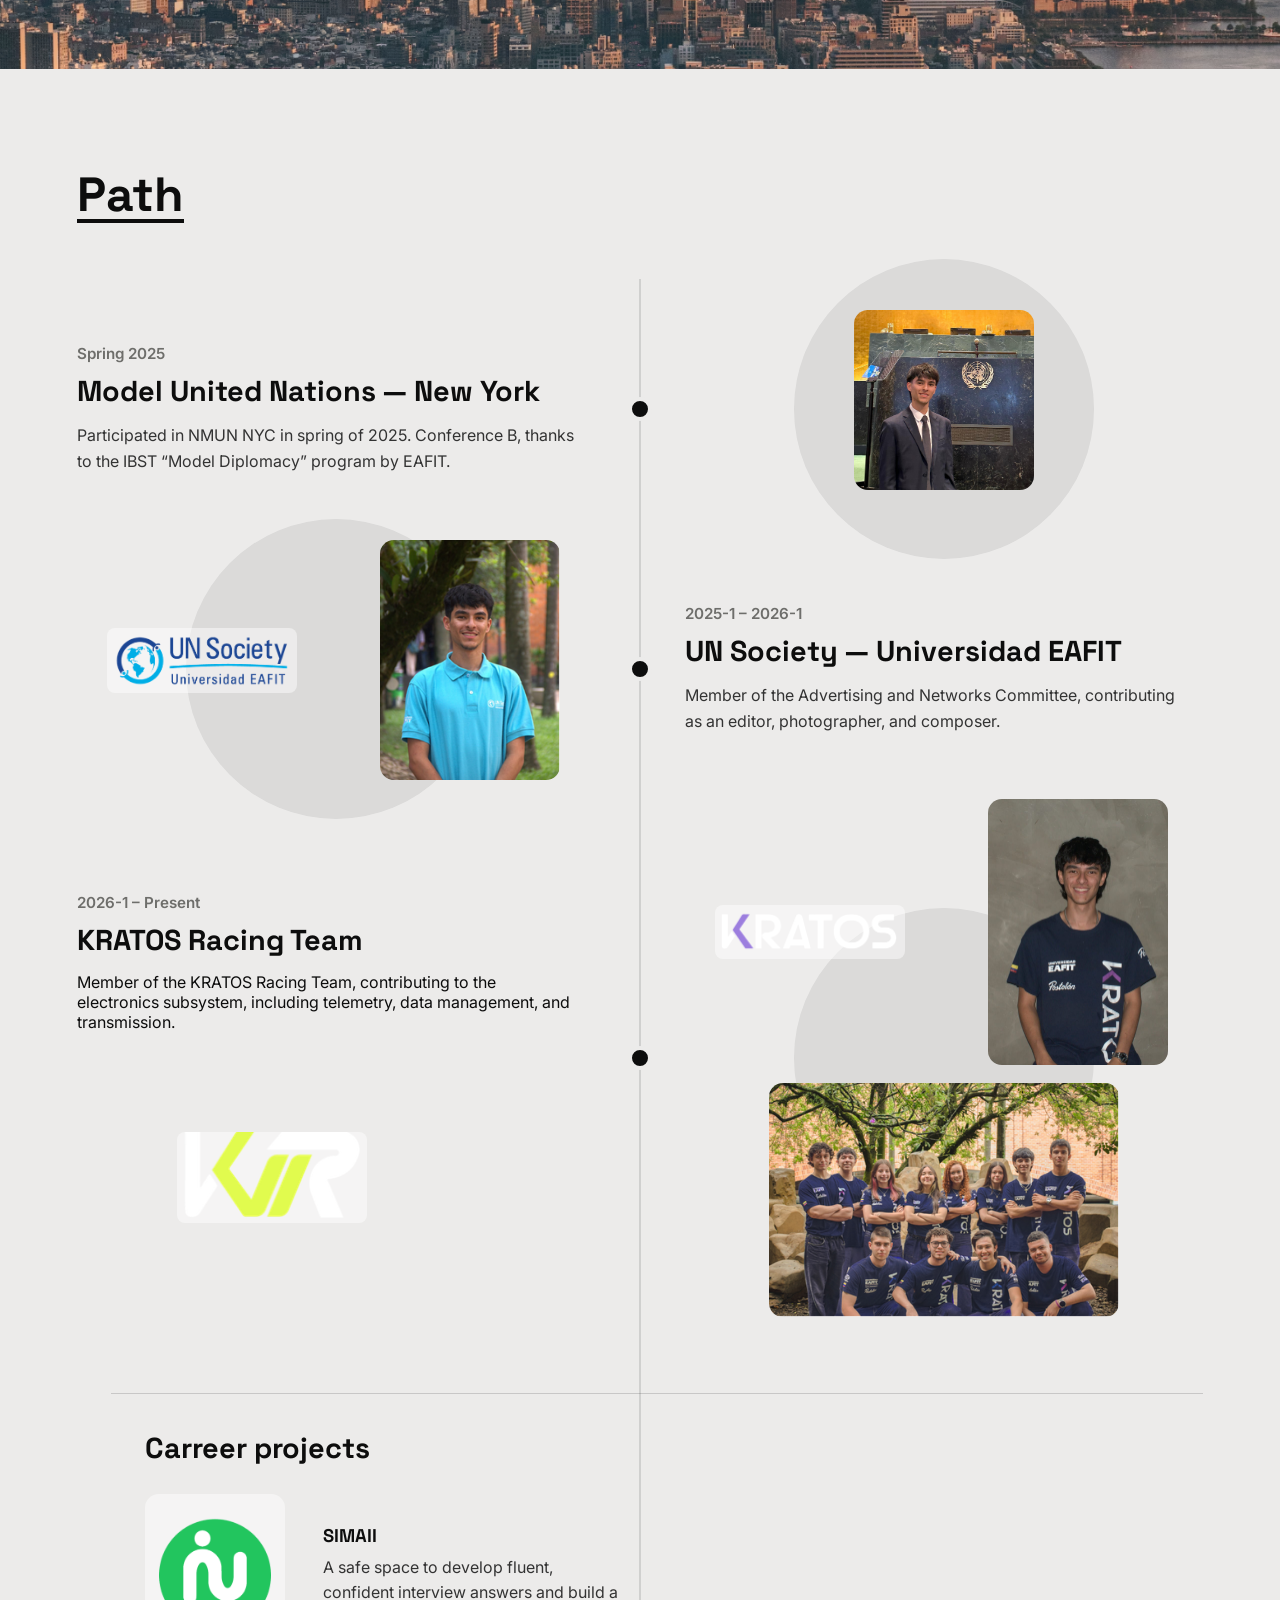
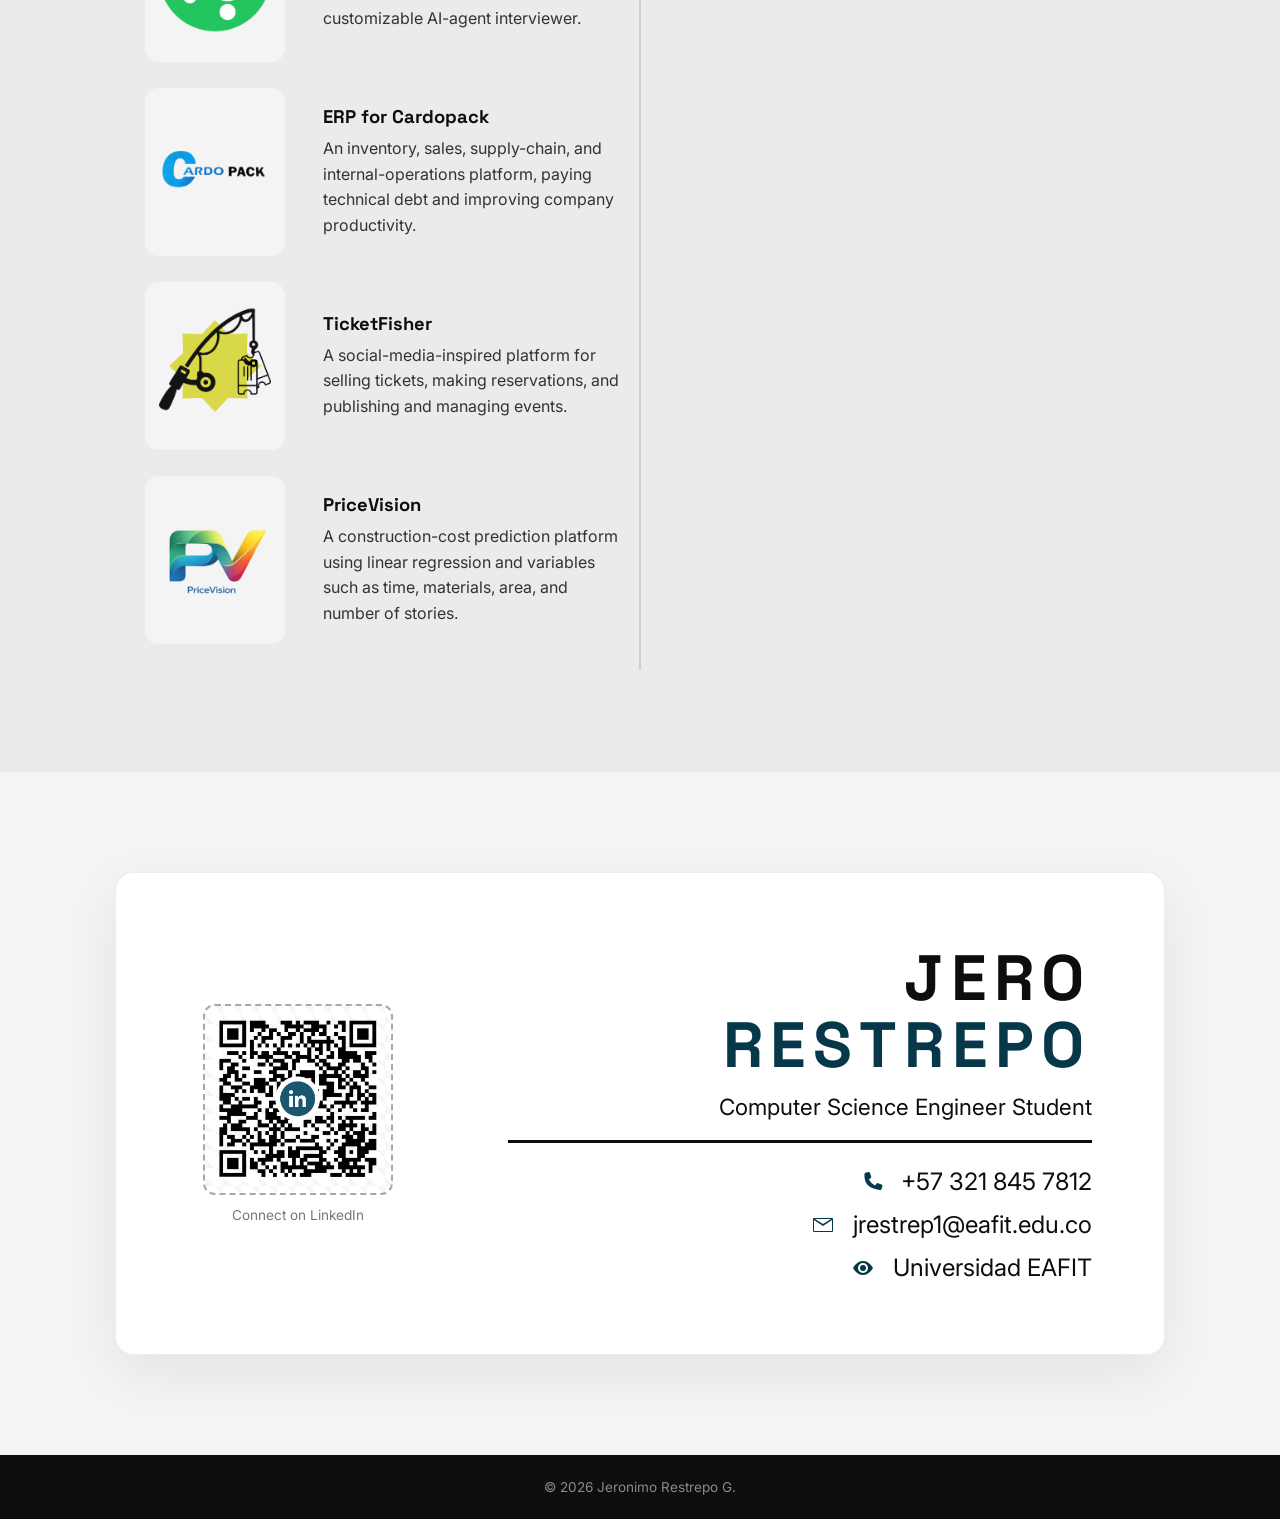
==== commit ebdfeaa3: "Update index.html" ====
--- a/index.html
+++ b/index.html
@@ -28,7 +28,7 @@
   <div class="hero-inner">
     <h1>Jeronimo Restrepo G.</h1>
     <div class="hero-rule"></div>
-    <p>Computer Science Engineer</p>
+    <p>Computer Science Engineer Student</p>
   </div>
 </section>
 
@@ -275,7 +275,7 @@
     </div>
     <div class="contact-details">
       <p class="contact-name">Jero<br><span>Restrepo</span></p>
-      <p class="contact-role">Computer Science Engineering</p>
+      <p class="contact-role">Computer Science Engineer Student</p>
       <div class="contact-rule"></div>
       <a href="tel:+573218457812" class="contact-line">
         <svg viewBox="0 0 24 24" aria-hidden="true"><path d="M6.6 2.8 9.4 2c.7-.2 1.4.2 1.6.9l1.2 3.5c.2.6 0 1.2-.5 1.6l-1.8 1.4a14.7 14.7 0 0 0 6.1 6.1l1.4-1.8c.4-.5 1-.7 1.6-.5l3.5 1.2c.7.2 1.1.9.9 1.6l-.8 2.8c-.2.8-1 1.3-1.8 1.2C10.1 18.8 5.2 13.9 5.4 4.6c.1-.8.5-1.6 1.2-1.8Z"/></svg>
